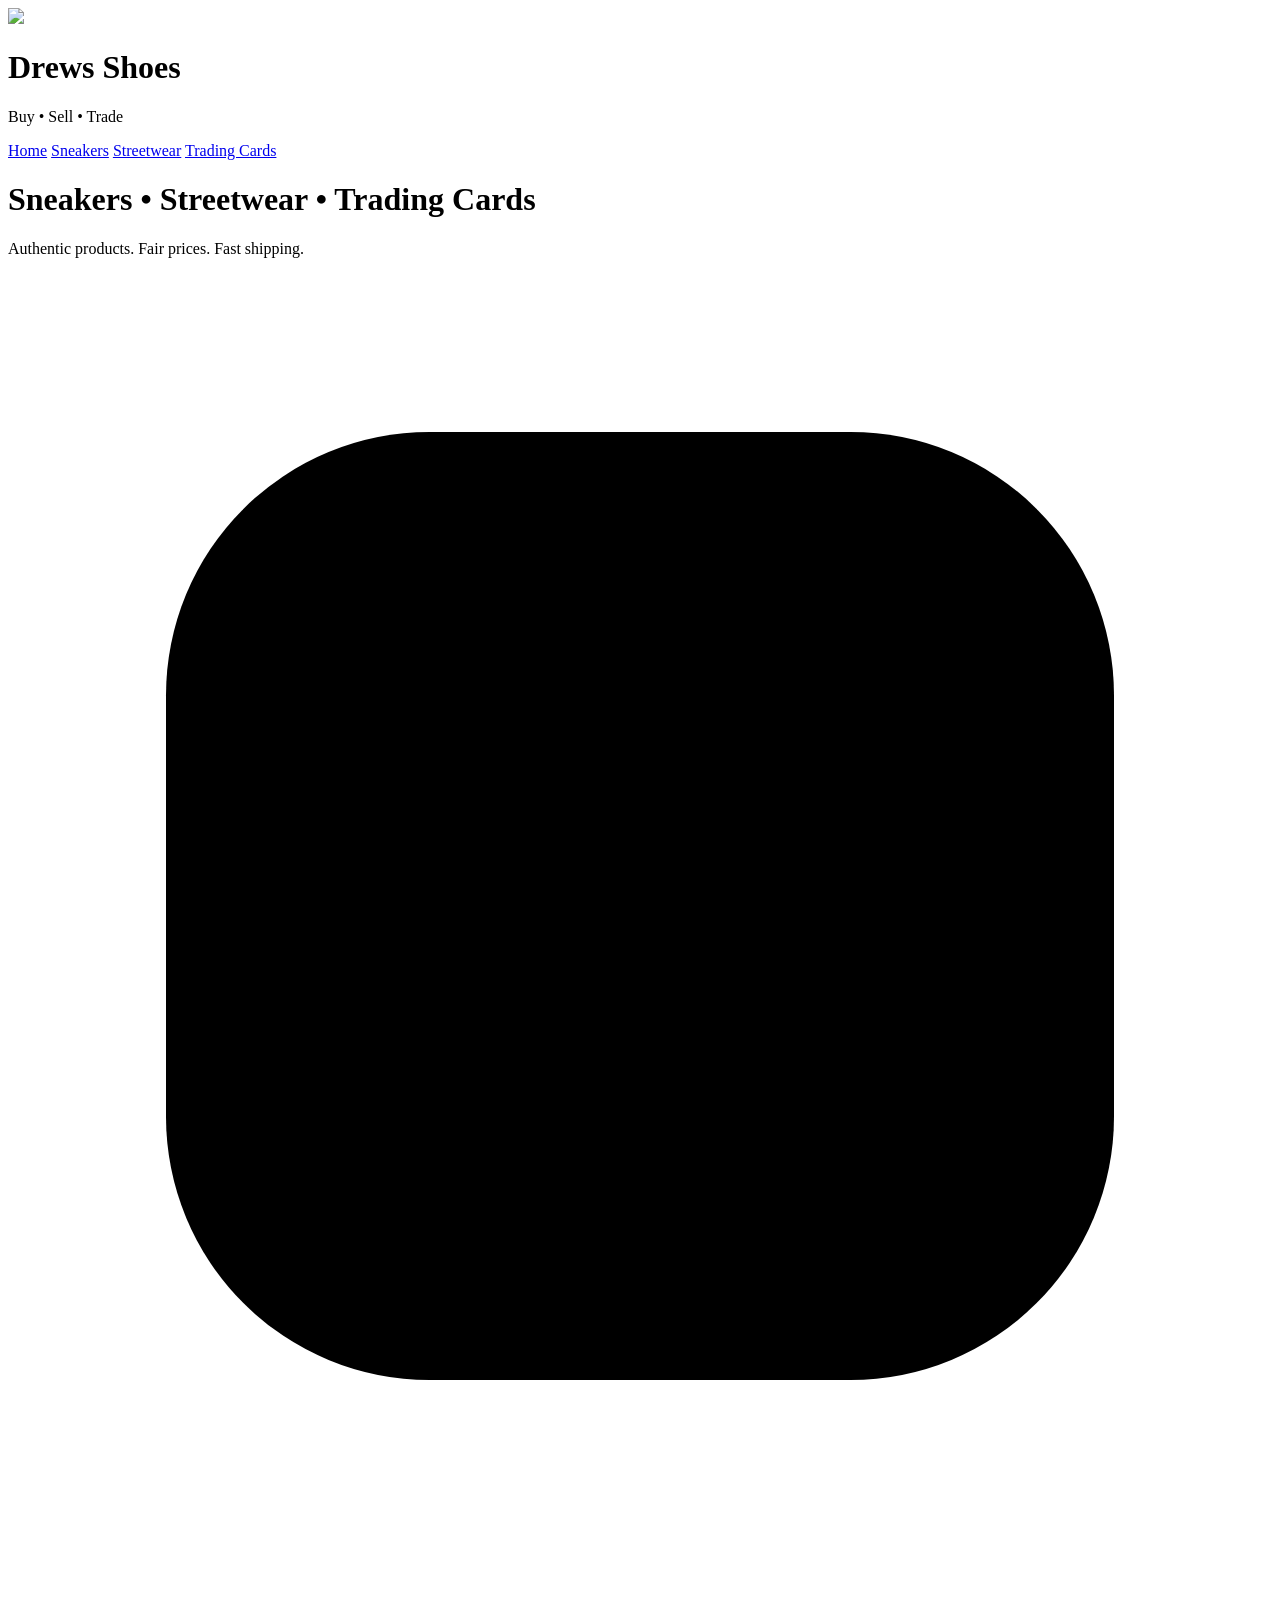
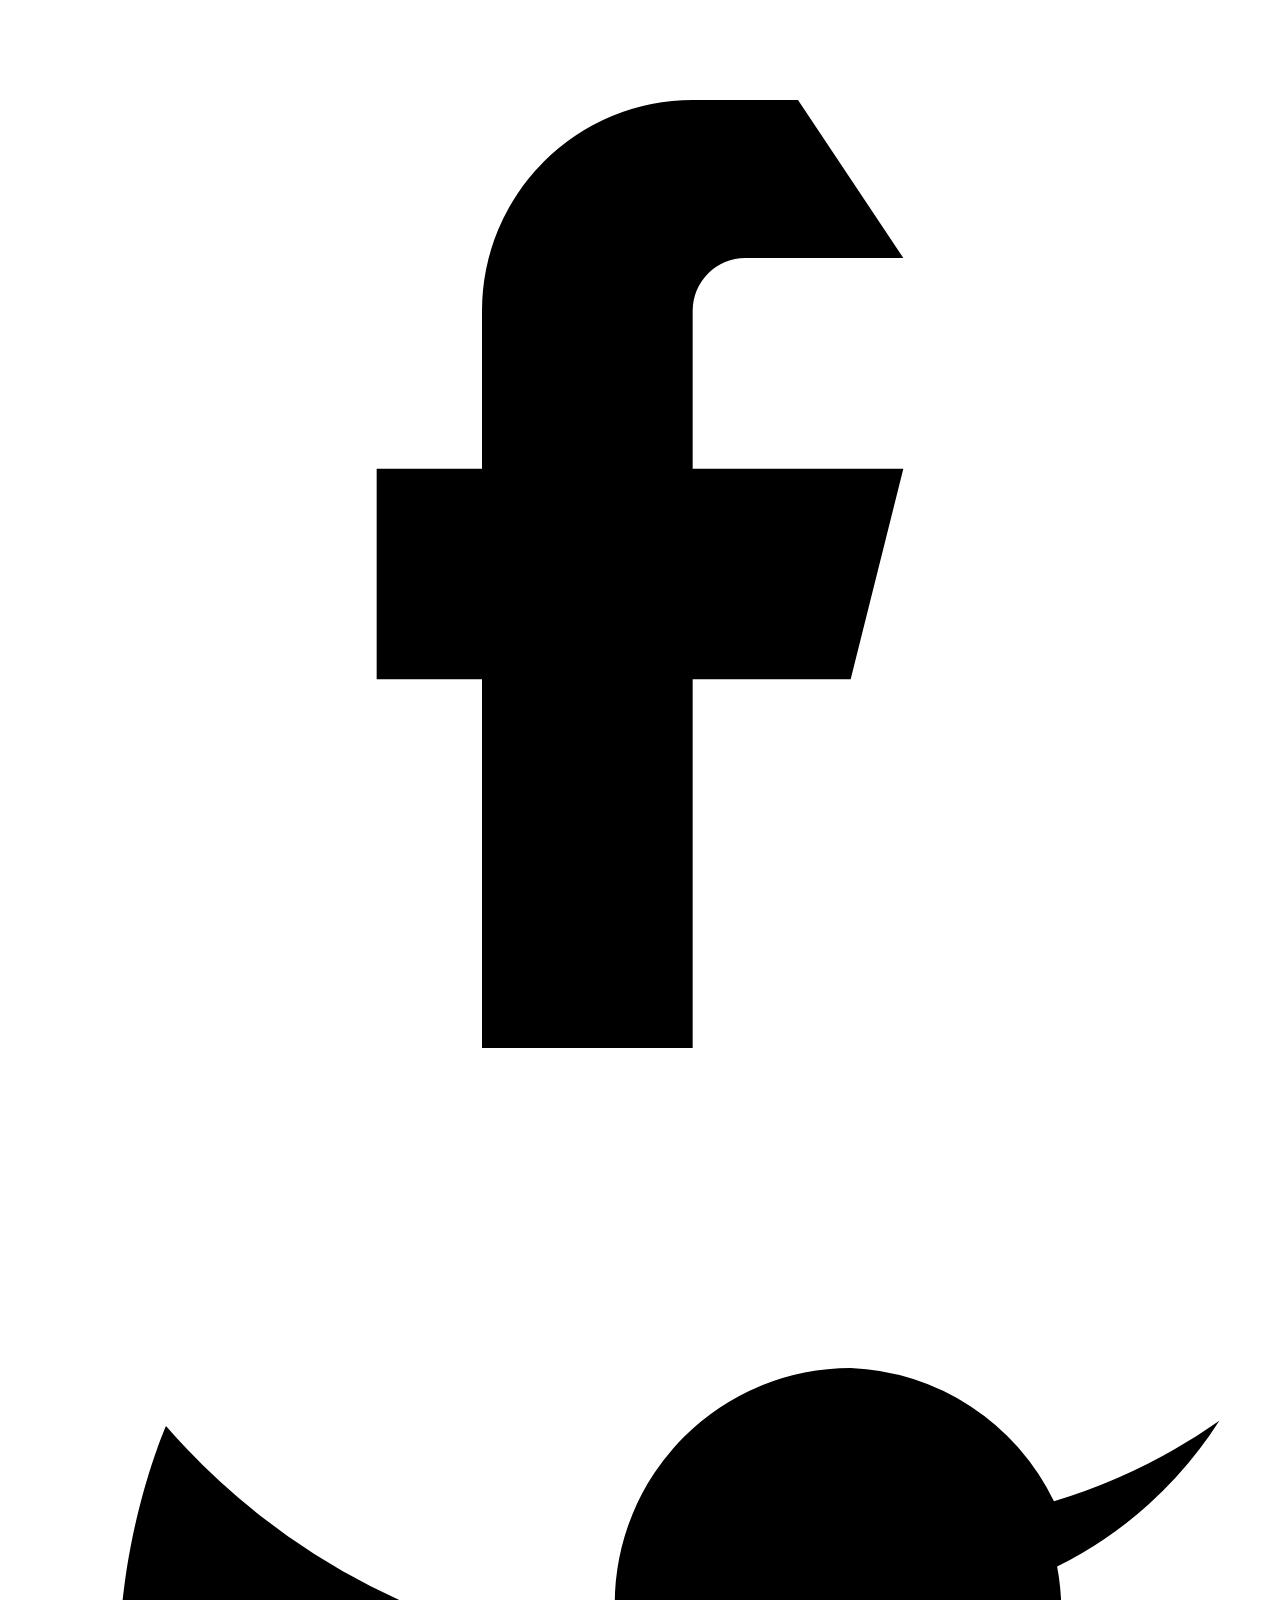
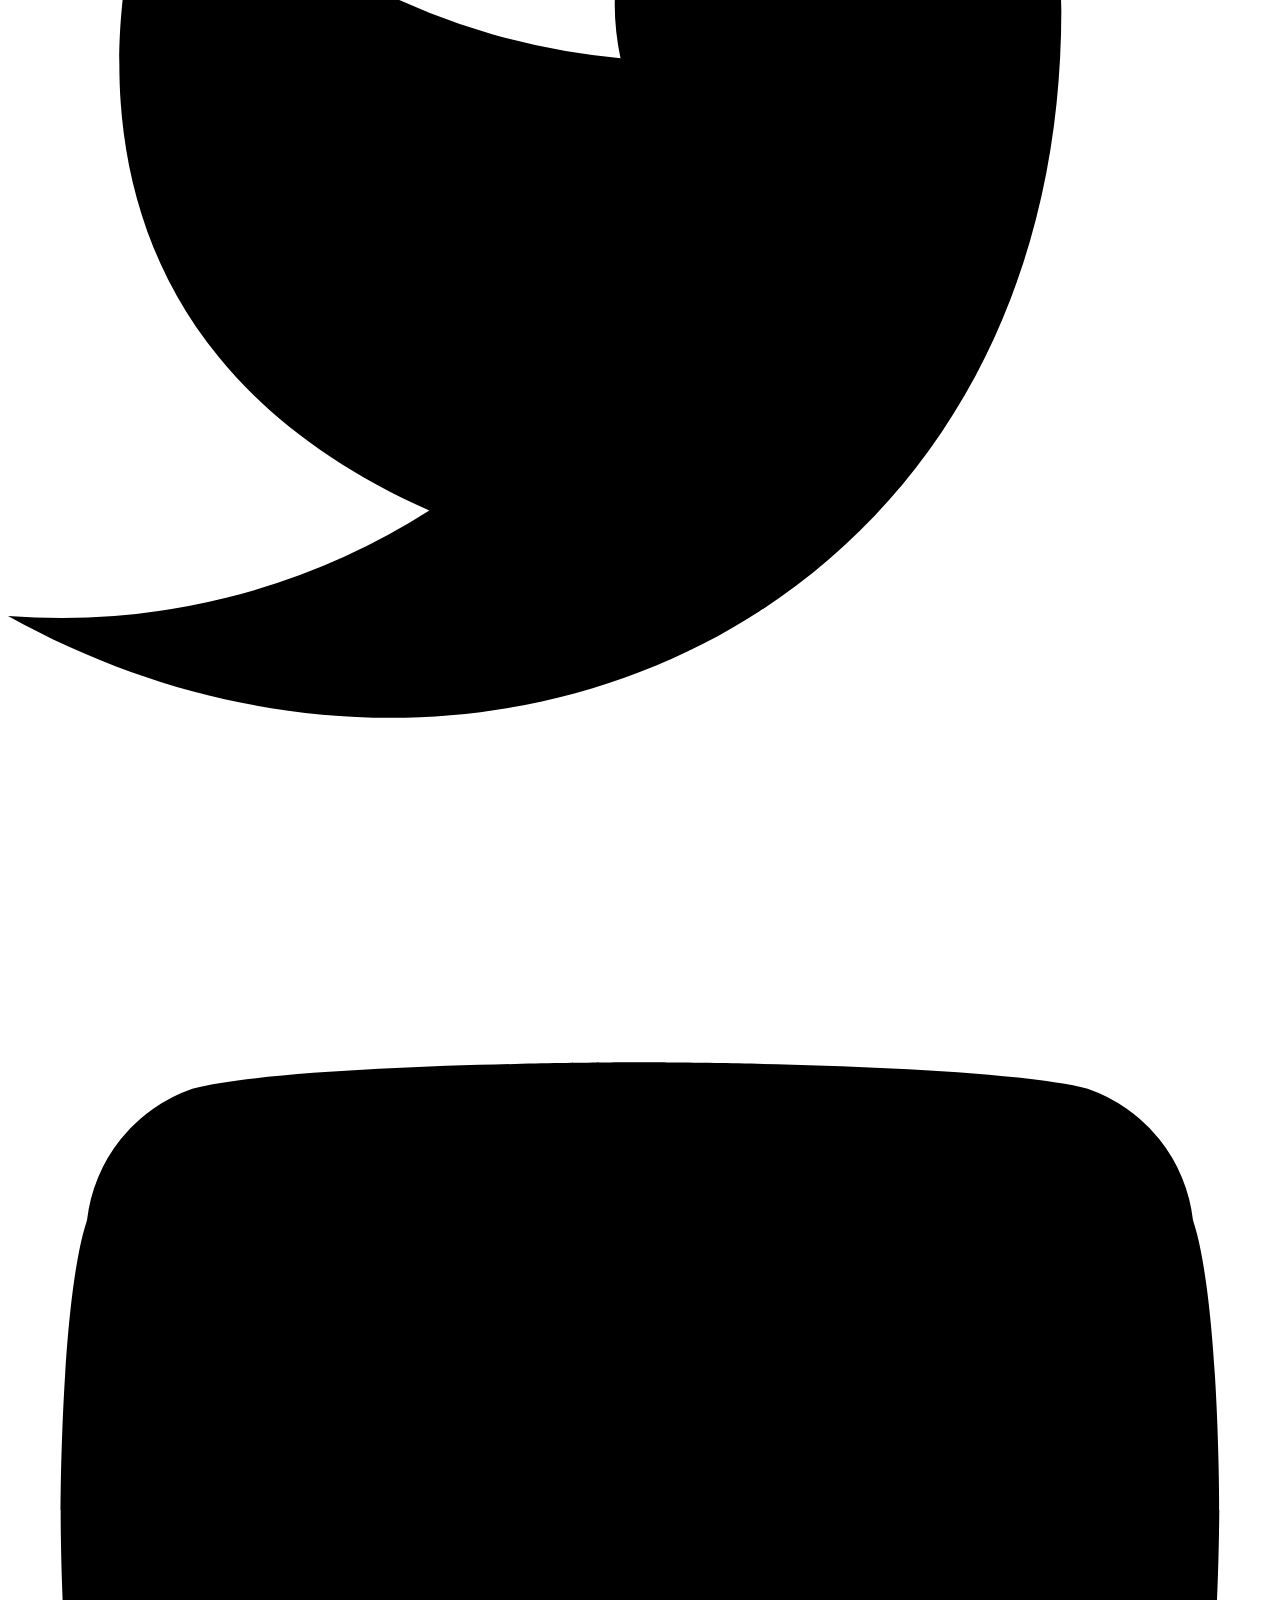
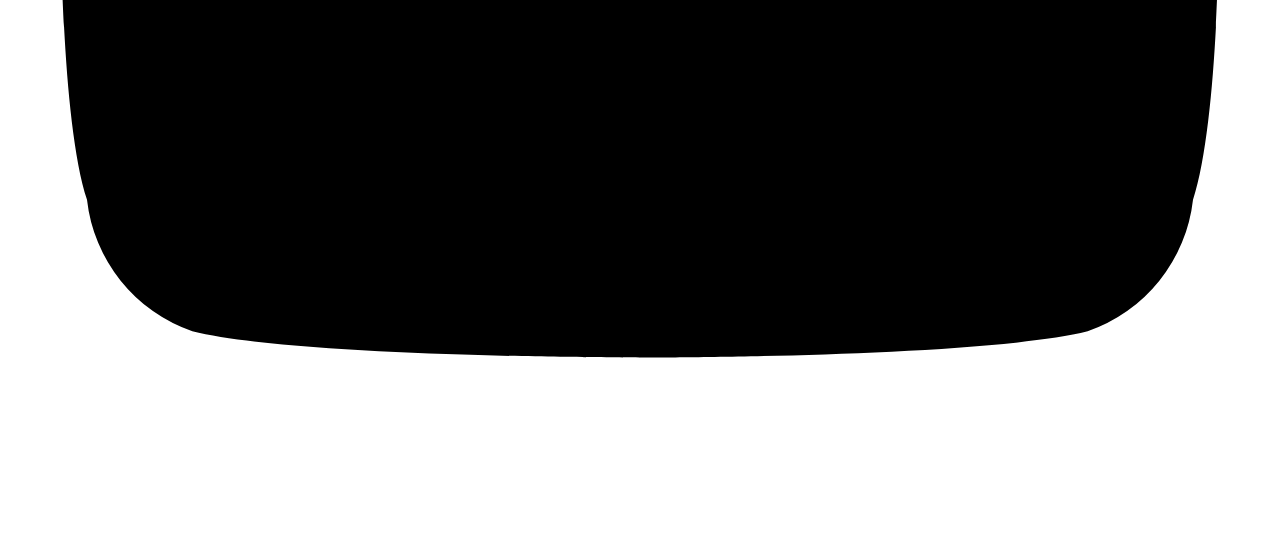
==== index.html @ 7ff59f1b "Add files via upload" ====
<!DOCTYPE html>
<html lang="en">
<head>
  <meta charset="UTF-8">
  <title>Drews Shoes</title>

  <link href="https://fonts.googleapis.com/css2?family=Manrope:wght@400;500;700;800&display=swap" rel="stylesheet">
  <link rel="stylesheet" href="css/style.css">
</head>

<body>

<header class="header">

  <div class="left">
    <img src="images/ss.png" class="logo">

    <div class="brand-text">
      <h1>Drews Shoes</h1>
      <p class="tagline">Buy • Sell • Trade</p>
    </div>
  </div>

  <nav class="nav">
    <a href="index.html" class="nav-btn">Home</a>
    <a href="sneakers.html" class="nav-btn">Sneakers</a>
    <a href="streetwear.html" class="nav-btn">Streetwear</a>
    <a href="cards.html" class="nav-btn">Trading Cards</a>
  </nav>

</header>

<!-- HERO -->
<div class="hero">

  <div class="hero-content">
    <h1>Sneakers • Streetwear • Trading Cards</h1>
    <p>Authentic products. Fair prices. Fast shipping.</p>

    <div class="hero-socials">

      <a href="https://www.instagram.com/drewsshoes_" target="_blank" class="social-btn">
        <svg viewBox="0 0 24 24">
          <rect x="3" y="3" width="18" height="18" rx="5"></rect>
          <circle cx="12" cy="12" r="4"></circle>
          <circle cx="17.5" cy="6.5" r="1.2"></circle>
        </svg>
      </a>

      <a href="https://facebook.com" target="_blank" class="social-btn">
        <svg viewBox="0 0 24 24">
          <path d="M15 3h-2a4 4 0 0 0-4 4v3H7v4h2v7h4v-7h3l1-4h-4V7a1 1 0 0 1 1-1h3z"></path>
        </svg>
      </a>

      <a href="https://twitter.com" target="_blank" class="social-btn">
        <svg viewBox="0 0 24 24">
          <path d="M23 4a10.9 10.9 0 0 1-3.14 1.53A4.48 4.48 0 0 0 16 3a4.48 4.48 0 0 0-4.48 4.48c0 .35.04.7.11 1.03A12.94 12.94 0 0 1 3 4.1s-4 9 5 13a13 13 0 0 1-8 2c9 5 20 0 20-11.5a4.5 4.5 0 0 0-.08-.83A7.72 7.72 0 0 0 23 4z"></path>
        </svg>
      </a>

      <a href="https://youtube.com" target="_blank" class="social-btn">
        <svg viewBox="0 0 24 24">
          <path d="M23 12s0-4-.5-5.5A3 3 0 0 0 20.5 4C18.5 3.5 12 3.5 12 3.5s-6.5 0-8.5.5A3 3 0 0 0 1.5 6.5C1 8 1 12 1 12s0 4 .5 5.5A3 3 0 0 0 3.5 20c2 .5 8.5.5 8.5.5s6.5 0 8.5-.5a3 3 0 0 0 2-2.5C23 16 23 12 23 12z"></path>
          <polygon points="10,9 16,12 10,15"></polygon>
        </svg>
      </a>

    </div>
  </div>

</div>

<!-- PRODUCTS -->
<div class="container">
  <div class="grid" id="shoeGrid"></div>
</div>

<script src="js/main.js"></script>

</body>
</html>
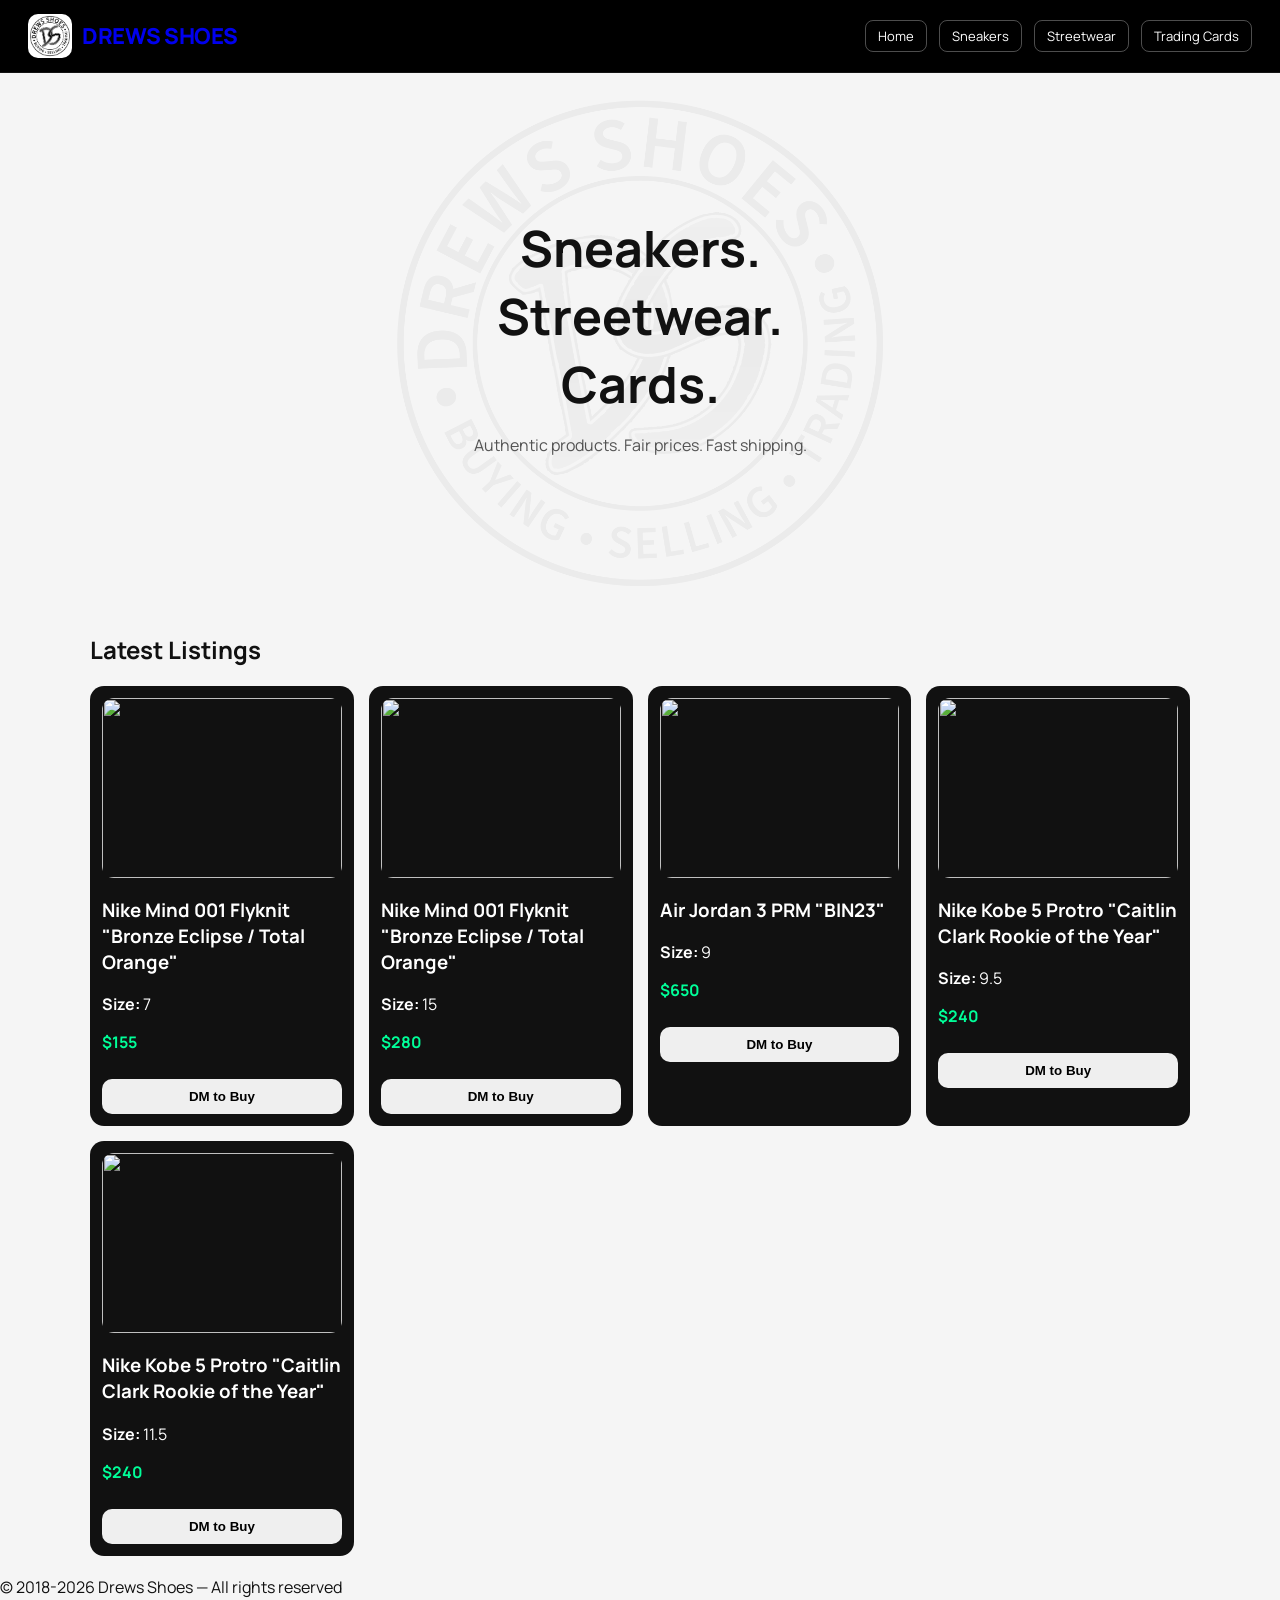
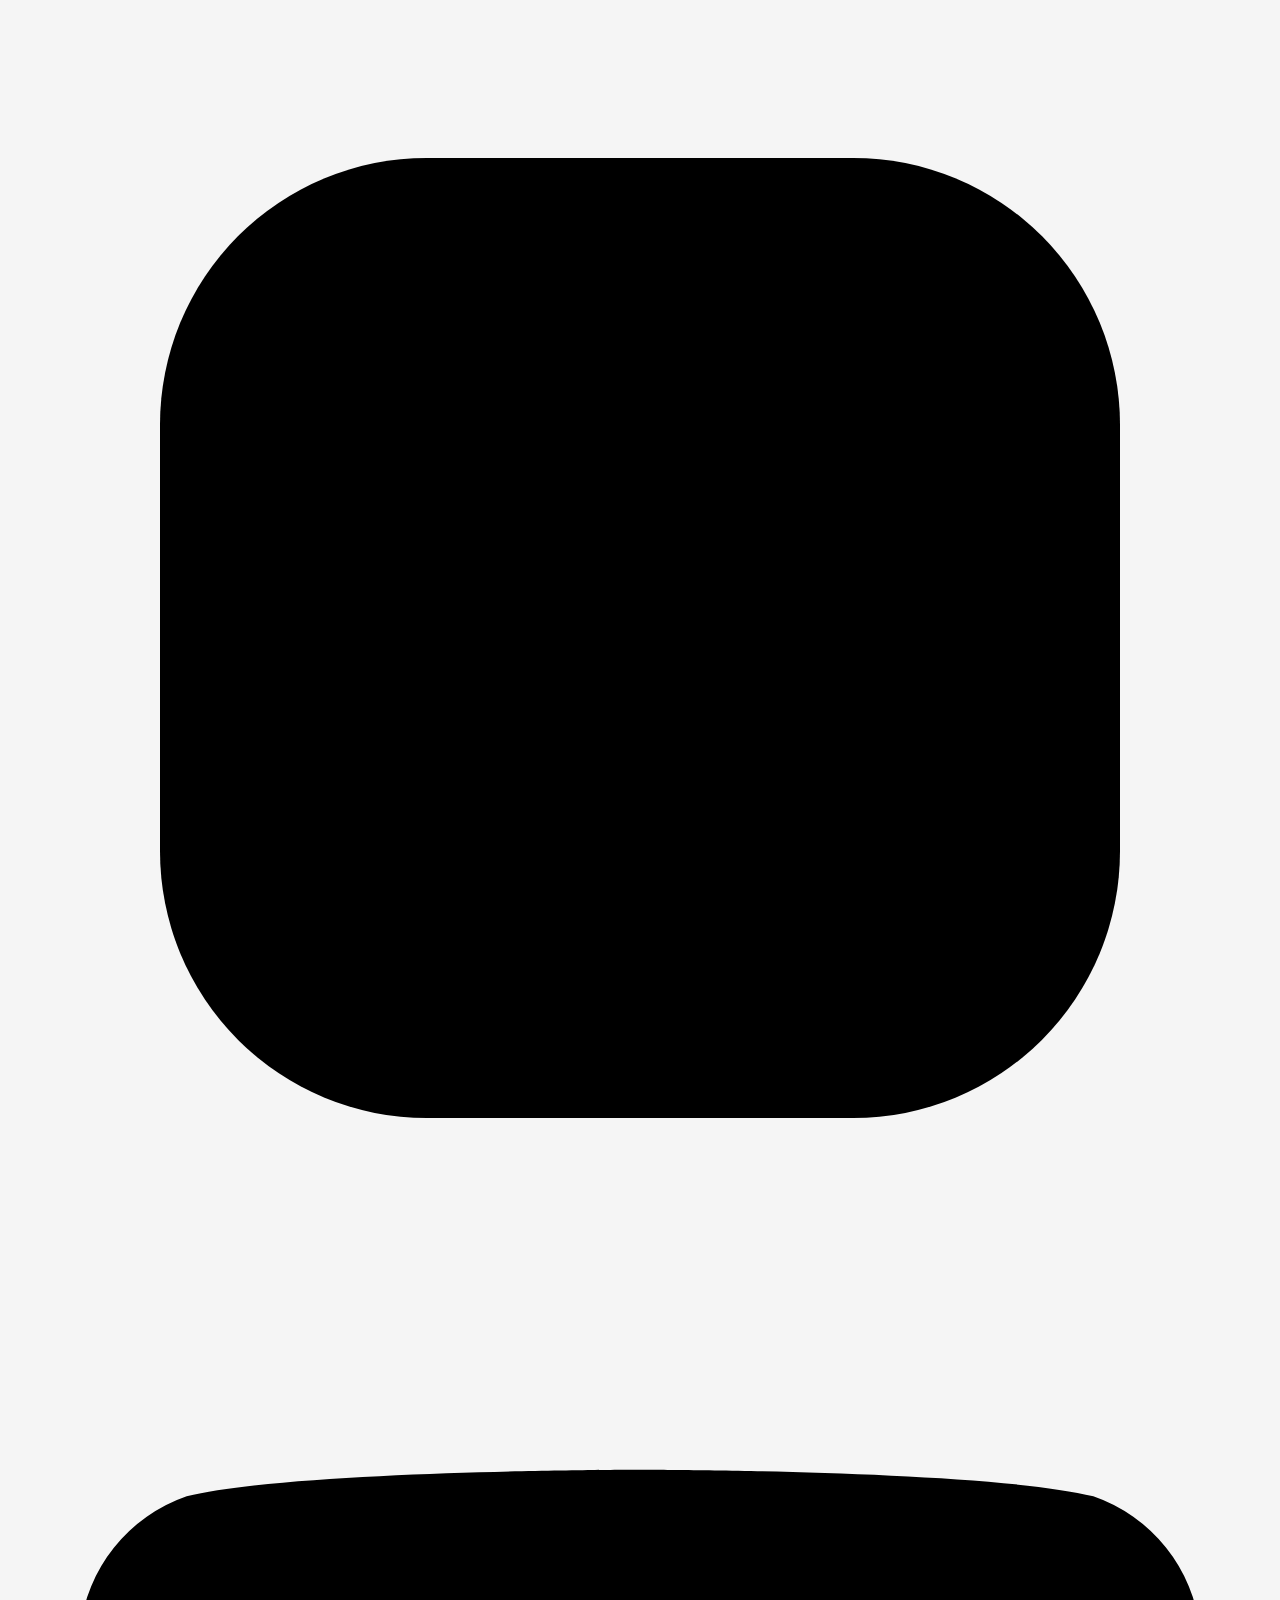
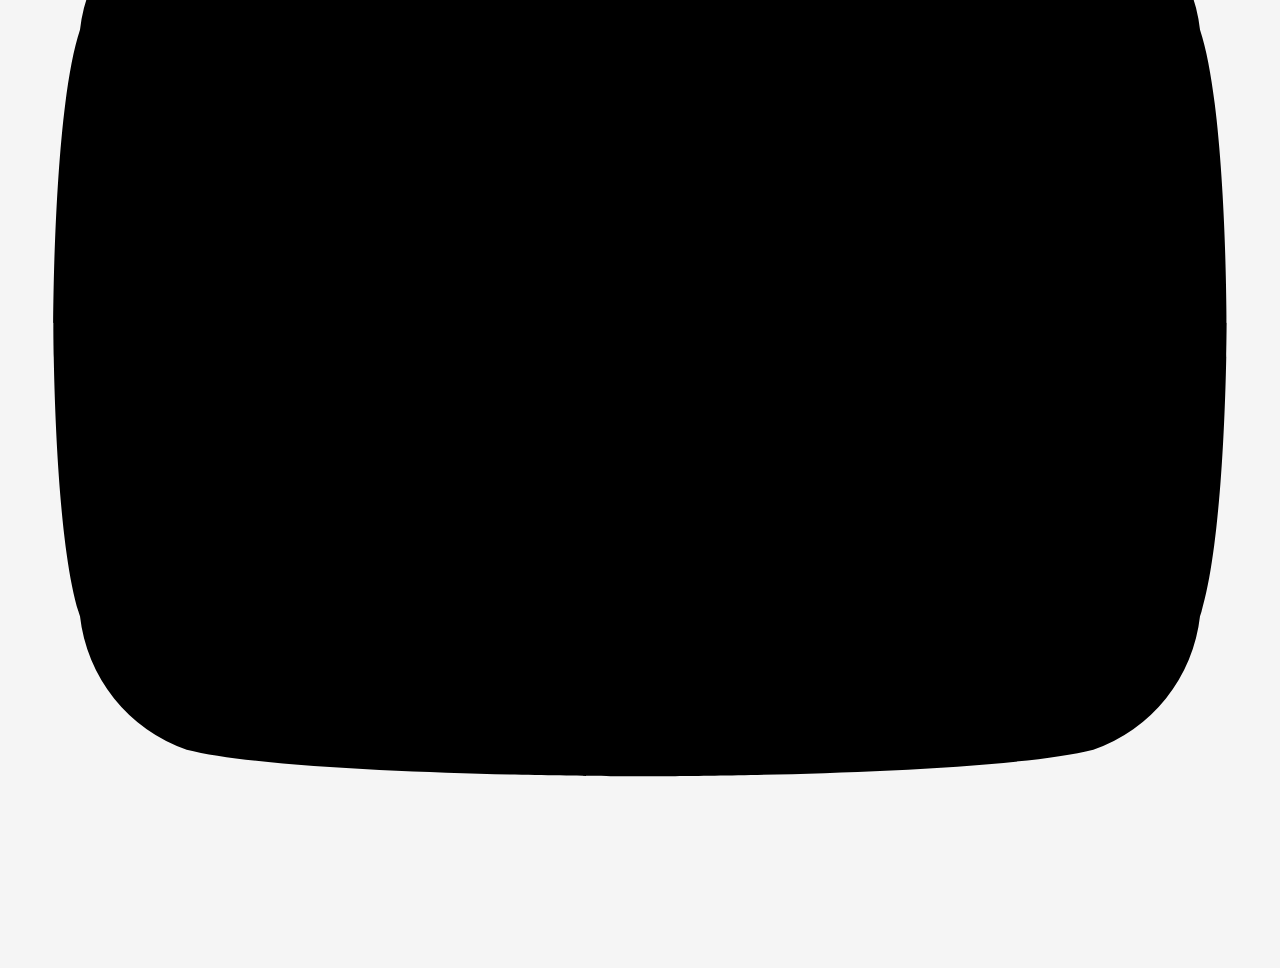
==== commit 8634a4ed: "Add files via upload" ====
--- a/index.html
+++ b/index.html
@@ -1,82 +1,63 @@
-<!DOCTYPE html>
-<html lang="en">
-<head>
-  <meta charset="UTF-8">
-  <title>Drews Shoes</title>
-
-  <link href="https://fonts.googleapis.com/css2?family=Manrope:wght@400;500;700;800&display=swap" rel="stylesheet">
-  <link rel="stylesheet" href="css/style.css">
-</head>
-
-<body>
-
-<header class="header">
-
-  <div class="left">
-    <img src="images/ss.png" class="logo">
-
-    <div class="brand-text">
-      <h1>Drews Shoes</h1>
-      <p class="tagline">Buy • Sell • Trade</p>
-    </div>
-  </div>
-
-  <nav class="nav">
-    <a href="index.html" class="nav-btn">Home</a>
-    <a href="sneakers.html" class="nav-btn">Sneakers</a>
-    <a href="streetwear.html" class="nav-btn">Streetwear</a>
-    <a href="cards.html" class="nav-btn">Trading Cards</a>
-  </nav>
-
-</header>
-
-<!-- HERO -->
-<div class="hero">
-
-  <div class="hero-content">
-    <h1>Sneakers • Streetwear • Trading Cards</h1>
-    <p>Authentic products. Fair prices. Fast shipping.</p>
-
-    <div class="hero-socials">
-
-      <a href="https://www.instagram.com/drewsshoes_" target="_blank" class="social-btn">
-        <svg viewBox="0 0 24 24">
-          <rect x="3" y="3" width="18" height="18" rx="5"></rect>
-          <circle cx="12" cy="12" r="4"></circle>
-          <circle cx="17.5" cy="6.5" r="1.2"></circle>
-        </svg>
-      </a>
-
-      <a href="https://facebook.com" target="_blank" class="social-btn">
-        <svg viewBox="0 0 24 24">
-          <path d="M15 3h-2a4 4 0 0 0-4 4v3H7v4h2v7h4v-7h3l1-4h-4V7a1 1 0 0 1 1-1h3z"></path>
-        </svg>
-      </a>
-
-      <a href="https://twitter.com" target="_blank" class="social-btn">
-        <svg viewBox="0 0 24 24">
-          <path d="M23 4a10.9 10.9 0 0 1-3.14 1.53A4.48 4.48 0 0 0 16 3a4.48 4.48 0 0 0-4.48 4.48c0 .35.04.7.11 1.03A12.94 12.94 0 0 1 3 4.1s-4 9 5 13a13 13 0 0 1-8 2c9 5 20 0 20-11.5a4.5 4.5 0 0 0-.08-.83A7.72 7.72 0 0 0 23 4z"></path>
-        </svg>
-      </a>
-
-      <a href="https://youtube.com" target="_blank" class="social-btn">
-        <svg viewBox="0 0 24 24">
-          <path d="M23 12s0-4-.5-5.5A3 3 0 0 0 20.5 4C18.5 3.5 12 3.5 12 3.5s-6.5 0-8.5.5A3 3 0 0 0 1.5 6.5C1 8 1 12 1 12s0 4 .5 5.5A3 3 0 0 0 3.5 20c2 .5 8.5.5 8.5.5s6.5 0 8.5-.5a3 3 0 0 0 2-2.5C23 16 23 12 23 12z"></path>
-          <polygon points="10,9 16,12 10,15"></polygon>
-        </svg>
-      </a>
-
-    </div>
-  </div>
-
-</div>
-
-<!-- PRODUCTS -->
-<div class="container">
-  <div class="grid" id="shoeGrid"></div>
-</div>
-
-<script src="js/main.js"></script>
-
-</body>
-</html>+<!DOCTYPE html>
+<html lang="en">
+<head>
+  <meta charset="UTF-8">
+  <meta name="viewport" content="width=device-width, initial-scale=1.0">
+  <title>Drews Shoes — Sneakers, Streetwear & Trading Cards</title>
+  <meta name="description" content="Authentic sneakers, streetwear, and trading cards. Fair prices, fast shipping.">
+  <meta property="og:title" content="Drews Shoes — Sneakers, Streetwear & Trading Cards">
+  <meta property="og:description" content="Authentic sneakers, streetwear, and trading cards. Fair prices, fast shipping.">
+  <meta property="og:type" content="website">
+  <meta name="twitter:card" content="summary">
+  <meta name="twitter:title" content="Drews Shoes — Sneakers, Streetwear & Trading Cards">
+  <meta name="twitter:description" content="Authentic sneakers, streetwear, and trading cards. Fair prices, fast shipping.">
+  <link href="https://fonts.googleapis.com/css2?family=Manrope:wght@400;500;600;700;800&display=swap" rel="stylesheet">
+  <link rel="stylesheet" href="css/style.css">
+</head>
+<body>
+
+<header class="header">
+  <a href="index.html" class="left" style="text-decoration:none;">
+    <img src="images/ss.png" class="logo" alt="Drews Shoes">
+    <div class="brand-text">
+      <h1>DREWS SHOES</h1>
+      <div class="rule"></div>
+    </div>
+  </a>
+  <nav class="nav">
+    <a href="index.html" class="nav-btn active">Home</a>
+    <a href="sneakers.html" class="nav-btn">Sneakers</a>
+    <a href="streetwear.html" class="nav-btn">Streetwear</a>
+    <a href="cards.html" class="nav-btn">Trading Cards</a>
+  </nav>
+</header>
+
+<section class="hero">
+  <div class="hero-content">
+    <h1>Sneakers.<br>Streetwear.<br>Cards.</h1>
+    <p class="hero-sub">Authentic products. Fair prices. Fast shipping.</p>
+  </div>
+</section>
+
+<div class="container-wrapper"><div class="container">
+  <div class="section-header">
+    <h2>Latest Listings</h2>
+    <span class="count" id="listingCount"></span>
+  </div>
+  <div class="grid" id="shoeGrid"></div>
+</div></div>
+
+<script src="js/main.js"></script>
+  <footer class="footer">
+    <div class="footer-left">© 2018-2026 <span>Drews Shoes</span> — All rights reserved</div>
+    <div class="footer-right">
+      <a href="https://www.instagram.com/drewsshoes_" target="_blank" class="footer-social" aria-label="Instagram">
+        <svg viewBox="0 0 24 24"><rect x="3" y="3" width="18" height="18" rx="5"/><circle cx="12" cy="12" r="4"/><circle cx="17.5" cy="6.5" r="1.2"/></svg>
+      </a>
+      <a href="https://www.youtube.com/@drewsshoes_" target="_blank" class="footer-social" aria-label="YouTube">
+        <svg viewBox="0 0 24 24"><path d="M23 12s0-4-.5-5.5A3 3 0 0 0 20.5 4C18.5 3.5 12 3.5 12 3.5s-6.5 0-8.5.5A3 3 0 0 0 1.5 6.5C1 8 1 12 1 12s0 4 .5 5.5A3 3 0 0 0 3.5 20c2 .5 8.5.5 8.5.5s6.5 0 8.5-.5a3 3 0 0 0 2-2.5C23 16 23 12 23 12z"/><polygon points="10,9 16,12 10,15"/></svg>
+      </a>
+    </div>
+  </footer>
+</body>
+</html>
--- a/css/style.css
+++ b/css/style.css
@@ -0,0 +1,278 @@
+/* =========================
+   GLOBAL
+========================= */
+
+body {
+  margin: 0;
+  font-family: 'Manrope', sans-serif;
+  background: #f5f5f5;
+  color: #111;
+}
+
+/* =========================
+   HEADER
+========================= */
+
+.header {
+  display: flex;
+  justify-content: space-between;
+  align-items: center;
+
+  padding: 14px 28px;
+
+  background: #000;
+  color: white;
+
+  border-bottom: 1px solid rgba(255,255,255,0.08);
+}
+
+.left {
+  display: flex;
+  align-items: center;
+  gap: 10px;
+}
+
+.logo {
+  width: 44px;
+  height: 44px;
+
+  object-fit: contain;
+  border-radius: 10px;
+}
+
+.brand-text {
+  display: flex;
+  flex-direction: column;
+  line-height: 1.1;
+}
+
+.brand-text h1 {
+  margin: 0;
+
+  font-size: 22px;
+  font-weight: 800;
+
+  letter-spacing: -0.5px;
+}
+
+.tagline {
+  margin-top: 2px;
+
+  font-size: 11px;
+  opacity: 0.65;
+
+  text-transform: uppercase;
+  letter-spacing: 1px;
+}
+
+/* NAV */
+
+.nav {
+  display: flex;
+  gap: 12px;
+}
+
+.nav-btn {
+  color: white;
+  text-decoration: none;
+  padding: 6px 12px;
+  border: 1px solid rgba(255,255,255,0.3);
+  border-radius: 8px;
+  font-size: 13px;
+  transition: 0.2s ease;
+}
+
+.nav-btn:hover {
+  background: white;
+  color: black;
+}
+
+/* =========================
+   HERO
+========================= */
+
+.hero {
+  height: 60vh;
+  display: flex;
+  align-items: center;
+  justify-content: center;
+  text-align: center;
+
+  position: relative;
+  overflow: hidden;
+
+  z-index: 1;
+}
+
+/* background logo layer (SAFE VERSION) */
+.hero::before {
+  content: "";
+  position: absolute;
+  inset: 0;
+
+  background-image: url("../images/ss.png");
+  background-repeat: no-repeat;
+  background-position: center;
+  background-size: 60vmin;
+
+  opacity: 0.04;
+
+  z-index: 0;
+
+  pointer-events: none; /* IMPORTANT: prevents blocking clicks */
+}
+
+/* background logo */
+
+.hero-content {
+  position: relative;
+  z-index: 1;
+
+  display: flex;
+  flex-direction: column;
+  align-items: center;
+  justify-content: center;
+}
+
+.hero-content h1 {
+  font-size: 50px;
+  margin: 0;
+}
+
+.hero-content p {
+  opacity: 0.7;
+}
+
+/* =========================
+   HERO SOCIAL ICONS
+========================= */
+
+.hero-socials {
+  margin-top: 18px;
+  display: flex;
+  gap: 12px;
+  justify-content: center;
+}
+
+.social-btn {
+  width: 42px;
+  height: 42px;
+
+  display: flex;
+  align-items: center;
+  justify-content: center;
+
+  border: 1px solid rgba(0,0,0,0.2);
+  border-radius: 10px;
+
+  background: rgba(255,255,255,0.6);
+  backdrop-filter: blur(6px);
+
+  transition: 0.2s ease;
+}
+
+.social-btn svg {
+  width: 18px;
+  height: 18px;
+
+  fill: none;
+  stroke: #111;   /* dark icons so they show on light background */
+  stroke-width: 1.8;
+  stroke-linecap: round;
+  stroke-linejoin: round;
+}
+
+.social-btn:hover {
+  background: #111;
+  transform: translateY(-2px);
+}
+
+.social-btn:hover svg {
+  stroke: white;
+}
+
+/* =========================
+   PAGE LAYOUT
+========================= */
+
+.container {
+  max-width: 1100px;
+  margin: 20px auto;
+  padding: 0 20px;
+}
+
+/* =========================
+   GRID
+========================= */
+
+.grid {
+  display: grid;
+  grid-template-columns: repeat(auto-fill, minmax(220px, 1fr));
+  gap: 15px;
+}
+
+/* =========================
+   CARDS
+========================= */
+.card {
+  background: #111;
+  color: white;
+  border-radius: 14px;
+  padding: 12px;
+  transition: 0.2s ease;
+}
+
+.card:hover {
+  transform: translateY(-5px);
+}
+
+.img-wrap {
+  position: relative;
+  width: 100%;
+  height: 180px;
+  border-radius: 12px;
+  overflow: hidden;
+  margin-bottom: 10px;
+}
+
+.img-wrap img {
+  width: 100%;
+  height: 100%;
+  object-fit: cover;
+}
+
+.badge {
+  position: absolute;
+  top: 10px;
+  left: 10px;
+  padding: 5px 10px;
+  font-size: 12px;
+  border-radius: 8px;
+  font-weight: bold;
+}
+
+.badge.sold {
+  background: red;
+  color: white;
+}
+
+.price {
+  color: #00ff99;
+  font-weight: bold;
+}
+
+.btn {
+  width: 100%;
+  padding: 10px;
+  margin-top: 10px;
+  border-radius: 10px;
+  border: none;
+  cursor: pointer;
+  font-weight: bold;
+}
+
+.btn.disabled {
+  background: #333;
+  color: #777;
+  cursor: not-allowed;
+}
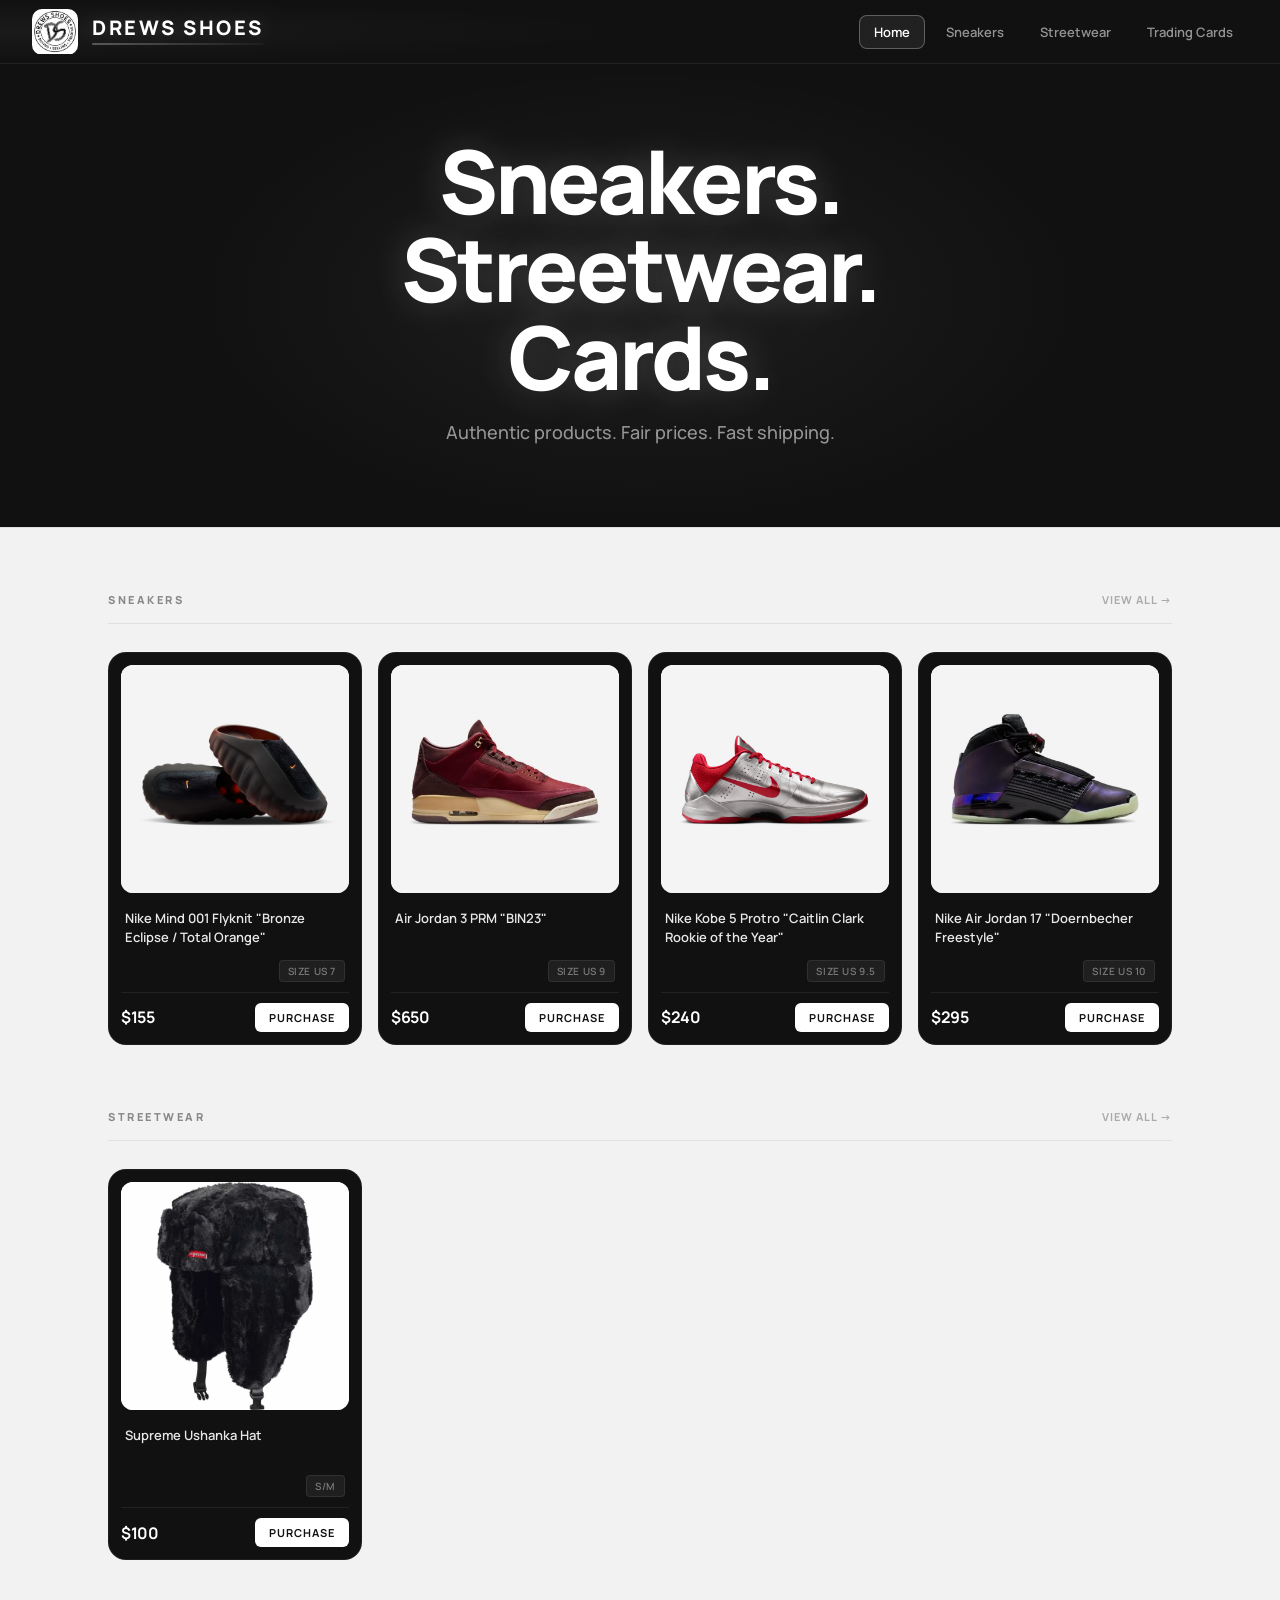
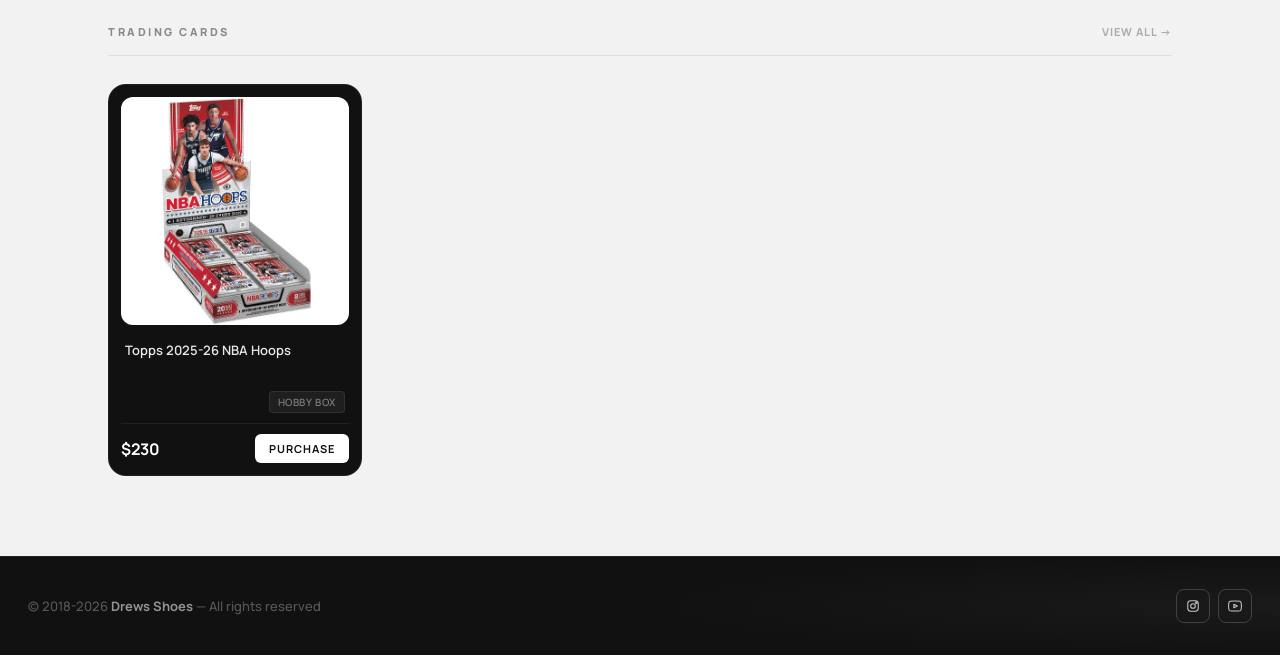
==== commit 3d07840d: "Add files via upload" ====
--- a/index.html
+++ b/index.html
@@ -39,13 +39,29 @@
   </div>
 </section>
 
-<div class="container-wrapper"><div class="container">
-  <div class="section-header">
-    <h2>Latest Listings</h2>
-    <span class="count" id="listingCount"></span>
+<div class="container-wrapper">
+  <div class="container">
+
+    <div class="section-header">
+      <h2>Sneakers</h2>
+      <a href="sneakers.html" class="view-all">View All →</a>
+    </div>
+    <div class="grid" id="shoeGrid"></div>
+
+    <div class="section-header section-gap">
+      <h2>Streetwear</h2>
+      <a href="streetwear.html" class="view-all">View All →</a>
+    </div>
+    <div class="grid" id="streetwearGridHome"></div>
+
+    <div class="section-header section-gap">
+      <h2>Trading Cards</h2>
+      <a href="cards.html" class="view-all">View All →</a>
+    </div>
+    <div class="grid" id="cardsGridHome"></div>
+
   </div>
-  <div class="grid" id="shoeGrid"></div>
-</div></div>
+</div>
 
 <script src="js/main.js"></script>
   <footer class="footer">
--- a/css/style.css
+++ b/css/style.css
@@ -1,278 +1,697 @@
-/* =========================
-   GLOBAL
-========================= */
-
-body {
-  margin: 0;
-  font-family: 'Manrope', sans-serif;
-  background: #f5f5f5;
-  color: #111;
-}
-
-/* =========================
-   HEADER
-========================= */
-
-.header {
-  display: flex;
-  justify-content: space-between;
-  align-items: center;
-
-  padding: 14px 28px;
-
-  background: #000;
-  color: white;
-
-  border-bottom: 1px solid rgba(255,255,255,0.08);
-}
-
-.left {
-  display: flex;
-  align-items: center;
-  gap: 10px;
-}
-
-.logo {
-  width: 44px;
-  height: 44px;
-
-  object-fit: contain;
-  border-radius: 10px;
-}
-
-.brand-text {
-  display: flex;
-  flex-direction: column;
-  line-height: 1.1;
-}
-
-.brand-text h1 {
-  margin: 0;
-
-  font-size: 22px;
-  font-weight: 800;
-
-  letter-spacing: -0.5px;
-}
-
-.tagline {
-  margin-top: 2px;
-
-  font-size: 11px;
-  opacity: 0.65;
-
-  text-transform: uppercase;
-  letter-spacing: 1px;
-}
-
-/* NAV */
-
-.nav {
-  display: flex;
-  gap: 12px;
-}
-
-.nav-btn {
-  color: white;
-  text-decoration: none;
-  padding: 6px 12px;
-  border: 1px solid rgba(255,255,255,0.3);
-  border-radius: 8px;
-  font-size: 13px;
-  transition: 0.2s ease;
-}
-
-.nav-btn:hover {
-  background: white;
-  color: black;
-}
-
-/* =========================
-   HERO
-========================= */
-
-.hero {
-  height: 60vh;
-  display: flex;
-  align-items: center;
-  justify-content: center;
-  text-align: center;
-
-  position: relative;
-  overflow: hidden;
-
-  z-index: 1;
-}
-
-/* background logo layer (SAFE VERSION) */
-.hero::before {
-  content: "";
-  position: absolute;
-  inset: 0;
-
-  background-image: url("../images/ss.png");
-  background-repeat: no-repeat;
-  background-position: center;
-  background-size: 60vmin;
-
-  opacity: 0.04;
-
-  z-index: 0;
-
-  pointer-events: none; /* IMPORTANT: prevents blocking clicks */
-}
-
-/* background logo */
-
-.hero-content {
-  position: relative;
-  z-index: 1;
-
-  display: flex;
-  flex-direction: column;
-  align-items: center;
-  justify-content: center;
-}
-
-.hero-content h1 {
-  font-size: 50px;
-  margin: 0;
-}
-
-.hero-content p {
-  opacity: 0.7;
-}
-
-/* =========================
-   HERO SOCIAL ICONS
-========================= */
-
-.hero-socials {
-  margin-top: 18px;
-  display: flex;
-  gap: 12px;
-  justify-content: center;
-}
-
-.social-btn {
-  width: 42px;
-  height: 42px;
-
-  display: flex;
-  align-items: center;
-  justify-content: center;
-
-  border: 1px solid rgba(0,0,0,0.2);
-  border-radius: 10px;
-
-  background: rgba(255,255,255,0.6);
-  backdrop-filter: blur(6px);
-
-  transition: 0.2s ease;
-}
-
-.social-btn svg {
-  width: 18px;
-  height: 18px;
-
-  fill: none;
-  stroke: #111;   /* dark icons so they show on light background */
-  stroke-width: 1.8;
-  stroke-linecap: round;
-  stroke-linejoin: round;
-}
-
-.social-btn:hover {
-  background: #111;
-  transform: translateY(-2px);
-}
-
-.social-btn:hover svg {
-  stroke: white;
-}
-
-/* =========================
-   PAGE LAYOUT
-========================= */
-
-.container {
-  max-width: 1100px;
-  margin: 20px auto;
-  padding: 0 20px;
-}
-
-/* =========================
-   GRID
-========================= */
-
-.grid {
-  display: grid;
-  grid-template-columns: repeat(auto-fill, minmax(220px, 1fr));
-  gap: 15px;
-}
-
-/* =========================
-   CARDS
-========================= */
-.card {
-  background: #111;
-  color: white;
-  border-radius: 14px;
-  padding: 12px;
-  transition: 0.2s ease;
-}
-
-.card:hover {
-  transform: translateY(-5px);
-}
-
-.img-wrap {
-  position: relative;
-  width: 100%;
-  height: 180px;
-  border-radius: 12px;
-  overflow: hidden;
-  margin-bottom: 10px;
-}
-
-.img-wrap img {
-  width: 100%;
-  height: 100%;
-  object-fit: cover;
-}
-
-.badge {
-  position: absolute;
-  top: 10px;
-  left: 10px;
-  padding: 5px 10px;
-  font-size: 12px;
-  border-radius: 8px;
-  font-weight: bold;
-}
-
-.badge.sold {
-  background: red;
-  color: white;
-}
-
-.price {
-  color: #00ff99;
-  font-weight: bold;
-}
-
-.btn {
-  width: 100%;
-  padding: 10px;
-  margin-top: 10px;
-  border-radius: 10px;
-  border: none;
-  cursor: pointer;
-  font-weight: bold;
-}
-
-.btn.disabled {
-  background: #333;
-  color: #777;
-  cursor: not-allowed;
-}+/* =========================
+   TOKENS
+========================= */
+:root {
+  --bg:         #f2f2f2;
+  --surface:    #ffffff;
+  --card-bg:    #111111;
+  --border:     #e0e0e0;
+  --border-dark: rgba(255,255,255,0.1);
+  --text:       #111111;
+  --muted:      #888888;
+  --white:      #ffffff;
+  --accent:     #2563eb;   /* clean blue for buttons/CTAs only */
+  --red:        #dc2626;
+  --radius-sm:  8px;
+  --radius-md:  12px;
+  --radius-lg:  18px;
+}
+
+*, *::before, *::after { box-sizing: border-box; margin: 0; padding: 0; }
+html { scroll-behavior: smooth; }
+
+body {
+  font-family: 'Manrope', sans-serif;
+  background: var(--bg);
+  color: var(--text);
+  -webkit-font-smoothing: antialiased;
+  -moz-osx-font-smoothing: grayscale;
+  text-rendering: optimizeLegibility;
+  min-height: 100vh;
+  display: flex;
+  flex-direction: column;
+}
+
+.container-wrapper {
+  flex: 1;
+}
+
+/* =========================
+   HEADER
+========================= */
+.header {
+  position: sticky; top: 0; z-index: 100;
+  display: flex; justify-content: space-between; align-items: center;
+  padding: 0 32px; height: 64px;
+  background: #111;
+  border-bottom: 1px solid rgba(255,255,255,0.07);
+  overflow: hidden;
+}
+
+.header::before {
+  content: "";
+  position: absolute;
+  width: 50%;
+  height: 100%;
+  top: 0; left: 0;
+  background: radial-gradient(ellipse at left center, rgba(255,255,255,0.04) 0%, transparent 70%);
+  pointer-events: none;
+}
+
+.left { display: flex; align-items: center; gap: 14px; text-decoration: none; cursor: pointer; }
+
+.logo {
+  width: 46px; height: 46px;
+  object-fit: contain;
+  border-radius: 10px;
+}
+
+.brand-text { display: flex; flex-direction: column; line-height: 1; }
+.brand-text h1 {
+  font-size: 20px;
+  font-weight: 800;
+  letter-spacing: 2.5px;
+  text-transform: uppercase;
+  color: #fff;
+  line-height: 1;
+  text-shadow: 0 0 22px rgba(255,255,255,0.22), 0 0 50px rgba(255,255,255,0.07);
+}
+.brand-text .rule {
+  width: 100%;
+  height: 1.5px;
+  background: linear-gradient(to right, rgba(255,255,255,0.28), rgba(255,255,255,0.03));
+  border-radius: 2px;
+  margin-top: 5px;
+}
+.tagline { display: none; }
+
+.nav { display: flex; align-items: center; gap: 6px; }
+
+.nav-btn {
+  color: rgba(255,255,255,0.55);
+  text-decoration: none;
+  padding: 7px 14px;
+  border-radius: var(--radius-sm);
+  font-size: 13px; font-weight: 600;
+  border: 1px solid transparent;
+  transition: color 0.15s, background 0.15s, border-color 0.15s;
+}
+.nav-btn:hover { color: #fff; border-color: rgba(255,255,255,0.18); }
+.nav-btn.active { color: #fff; border-color: rgba(255,255,255,0.28); background: rgba(255,255,255,0.07); }
+
+/* =========================
+   HERO
+========================= */
+.hero {
+  position: relative; overflow: hidden;
+  display: flex; align-items: center; justify-content: center;
+  text-align: center;
+  min-height: 48vh;
+  padding: 72px 24px 80px;
+  background: #111;
+}
+
+.hero::after {
+  content: "";
+  position: absolute;
+  width: 70%;
+  height: 100%;
+  top: 0; left: 50%;
+  transform: translateX(-50%);
+  background: radial-gradient(ellipse at center, rgba(255,255,255,0.055) 0%, transparent 70%);
+  pointer-events: none;
+  z-index: 0;
+}
+
+/* Subtle logo watermark */
+.hero::before {
+  display: none;
+}
+
+.hero-content {
+  position: relative; z-index: 1;
+  display: flex; flex-direction: column;
+  align-items: center; gap: 18px;
+  max-width: 560px;
+}
+
+.hero-content h1 {
+  font-size: clamp(48px, 8vw, 88px);
+  font-weight: 800;
+  letter-spacing: -3px;
+  line-height: 1.0;
+  color: #fff;
+  text-shadow: 0 0 40px rgba(255,255,255,0.18), 0 0 80px rgba(255,255,255,0.08);
+}
+
+.hero-sub {
+  font-size: 18px;
+  color: rgba(255,255,255,0.55);
+  line-height: 1.6;
+  max-width: 400px;
+  font-weight: 500;
+}
+
+.hero-socials {
+  position: absolute;
+  bottom: 28px;
+  right: 32px;
+  display: flex;
+  gap: 10px;
+}
+
+.social-btn {
+  width: 40px; height: 40px;
+  display: flex; align-items: center; justify-content: center;
+  border: 1px solid rgba(255,255,255,0.15);
+  border-radius: var(--radius-sm);
+  background: rgba(255,255,255,0.05);
+  transition: background 0.15s, border-color 0.15s;
+}
+.social-btn svg {
+  width: 16px; height: 16px;
+  fill: none; stroke: rgba(255,255,255,0.5);
+  stroke-width: 1.8; stroke-linecap: round; stroke-linejoin: round;
+  transition: stroke 0.15s;
+}
+.social-btn:hover { background: rgba(255,255,255,0.1); border-color: rgba(255,255,255,0.3); }
+.social-btn:hover svg { stroke: #fff; }
+
+/* =========================
+   CONTAINER
+========================= */
+.container {
+  max-width: 1120px;
+  margin: 0 auto;
+  padding: 64px 28px 80px;
+}
+
+/* Thin accent line between hero and content */
+.container-wrapper {
+  border-top: 1px solid var(--border);
+  flex: 1;
+}
+
+.section-header {
+  display: flex; align-items: center; justify-content: space-between;
+  margin-bottom: 28px;
+  padding-bottom: 16px;
+  border-bottom: 1px solid #e0e0e0;
+}
+.section-header h2 {
+  font-size: 11px; font-weight: 800; letter-spacing: 2.5px;
+  color: #888; text-transform: uppercase;
+}
+.section-header .count {
+  font-size: 13px; color: var(--muted); font-weight: 500;
+}
+.view-all {
+  font-size: 11px; font-weight: 700; color: #aaa;
+  text-decoration: none; letter-spacing: 1px;
+  text-transform: uppercase;
+  transition: color 0.15s;
+}
+.view-all:hover { color: #111; }
+
+.section-gap { margin-top: 64px; }
+
+/* =========================
+   GRID
+========================= */
+.grid {
+  display: grid;
+  grid-template-columns: repeat(auto-fill, minmax(230px, 1fr));
+  gap: 16px;
+}
+
+/* =========================
+   CARDS
+========================= */
+.card {
+  background: var(--card-bg);
+  border-radius: var(--radius-lg);
+  padding: 12px;
+  border: 1px solid rgba(255,255,255,0.06);
+  transition: transform 0.18s ease, border-color 0.18s ease, box-shadow 0.18s ease;
+  display: flex;
+  flex-direction: column;
+}
+
+.card:hover {
+  transform: translateY(-6px);
+  border-color: rgba(255,255,255,0.18);
+  box-shadow: 0 10px 30px rgba(0,0,0,0.35);
+}
+
+.img-wrap {
+  position: relative; width: 100%; aspect-ratio: 1 / 1;
+  border-radius: var(--radius-md); overflow: hidden;
+  background: #fff; margin-bottom: 12px;
+}
+.img-wrap img {
+  width: 100%;
+  height: 100%;
+  object-fit: contain;
+  object-position: center;
+  transition: transform 0.25s ease;
+}
+
+.card:hover .img-wrap img {
+  transform: scale(1.06);
+}
+.badge {
+  position: absolute; top: 10px; left: 10px;
+  padding: 4px 9px; font-size: 11px; font-weight: 700;
+  border-radius: 6px; text-transform: uppercase; letter-spacing: 0.4px;
+}
+.badge.sold { background: var(--red); color: #fff; }
+.badge.available { display: none; }
+
+.card-body {
+  display: flex;
+  flex-direction: column;
+  flex: 1;
+  padding: 4px 4px 0;
+}
+
+.card-name {
+  font-size: 13px; font-weight: 600; line-height: 1.5; color: rgba(255,255,255,0.9);
+  margin-bottom: 6px;
+  display: -webkit-box; -webkit-line-clamp: 2; -webkit-box-orient: vertical; overflow: hidden;
+  min-height: 2.9em;
+}
+.card-meta-row {
+  display: flex;
+  justify-content: flex-end;
+  margin-top: auto;
+  padding-top: 6px;
+  padding-bottom: 10px;
+}
+.card-meta {
+  display: inline-block;
+  font-size: 10px;
+  font-weight: 600;
+  color: rgba(255,255,255,0.4);
+  background: rgba(255,255,255,0.06);
+  border: 1px solid rgba(255,255,255,0.08);
+  border-radius: 4px;
+  padding: 3px 8px;
+  letter-spacing: 0.6px;
+  text-transform: uppercase;
+}
+
+.card-footer {
+  display: flex; align-items: center; justify-content: space-between;
+  margin-top: auto; padding-top: 10px;
+  border-top: 1px solid rgba(255,255,255,0.07);
+}
+
+.price {
+  font-size: 16px; font-weight: 700; color: #fff; letter-spacing: -0.3px;
+}
+
+/* =========================
+   BUTTONS
+========================= */
+.btn {
+  padding: 7px 14px;
+  border-radius: 6px;
+  border: none; cursor: pointer;
+  font-weight: 700; font-size: 11px;
+  font-family: 'Manrope', sans-serif;
+  text-transform: uppercase; letter-spacing: 1px;
+  transition: opacity 0.15s, transform 0.1s;
+  -webkit-font-smoothing: antialiased;
+}
+.btn.available {
+  background: #fff;
+  color: #111;
+  text-decoration: none;
+  display: inline-flex;
+  align-items: center;
+  justify-content: center;
+}
+.btn.available:hover { background: #e8e8e8; transform: scale(1.02); }
+.btn.disabled {
+  background: rgba(255,255,255,0.07);
+  color: rgba(255,255,255,0.25);
+  cursor: not-allowed;
+}
+
+/* =========================
+   PAGE TITLE (sub-pages)
+========================= */
+.page-title {
+  padding-bottom: 28px;
+  border-bottom: 1px solid var(--border);
+  margin-bottom: 36px;
+}
+.page-title h1 {
+  font-size: clamp(28px, 4vw, 40px);
+  font-weight: 800; letter-spacing: -1px;
+}
+.page-title p { font-size: 14px; color: var(--muted); margin-top: 6px; }
+
+/* =========================
+   COMING SOON
+========================= */
+.coming-soon {
+  display: flex; flex-direction: column;
+  align-items: center; justify-content: center;
+  min-height: 40vh; text-align: center; gap: 12px;
+}
+.coming-soon .icon { font-size: 44px; margin-bottom: 4px; }
+.coming-soon h2 { font-size: 24px; font-weight: 800; letter-spacing: -0.4px; }
+.coming-soon p { color: var(--muted); font-size: 14px; }
+
+/* =========================
+   RESPONSIVE
+========================= */
+@media (max-width: 640px) {
+  .header { padding: 0 16px; }
+  .nav-btn { padding: 6px 10px; font-size: 12px; }
+  .container { padding: 36px 16px 60px; }
+  .hero { min-height: 40vh; padding: 52px 16px 60px; }
+  .grid { grid-template-columns: repeat(2, 1fr); gap: 12px; }
+}
+@media (max-width: 380px) {
+  .grid { grid-template-columns: 1fr; }
+}
+
+/* =========================
+   FOOTER
+========================= */
+.footer {
+  background: #111;
+  border-top: 1px solid rgba(255,255,255,0.07);
+  padding: 32px 28px;
+  display: flex;
+  align-items: center;
+  justify-content: space-between;
+  position: relative;
+  overflow: hidden;
+}
+
+.footer::before {
+  content: "";
+  position: absolute;
+  width: 50%;
+  height: 100%;
+  top: 0; right: 0;
+  background: radial-gradient(ellipse at right center, rgba(255,255,255,0.04) 0%, transparent 70%);
+  pointer-events: none;
+}
+
+.footer-left {
+  font-size: 13px;
+  color: rgba(255,255,255,0.3);
+  font-weight: 500;
+}
+
+.footer-left span {
+  color: rgba(255,255,255,0.55);
+  font-weight: 700;
+}
+
+.footer-right {
+  display: flex;
+  gap: 8px;
+}
+
+.footer-social {
+  width: 34px; height: 34px;
+  display: flex; align-items: center; justify-content: center;
+  border: 1px solid rgba(255,255,255,0.18);
+  border-radius: var(--radius-sm);
+  background: transparent;
+  transition: background 0.15s, border-color 0.15s, box-shadow 0.15s;
+}
+
+.footer-social svg {
+  width: 14px; height: 14px;
+  fill: none; stroke: rgba(255,255,255,0.75);
+  stroke-width: 1.8; stroke-linecap: round; stroke-linejoin: round;
+  transition: stroke 0.15s, filter 0.15s;
+}
+
+.footer-social:hover {
+  background: rgba(255,255,255,0.07);
+  border-color: rgba(255,255,255,0.35);
+  box-shadow: 0 0 12px rgba(255,255,255,0.1);
+}
+.footer-social:hover svg {
+  stroke: #fff;
+  filter: drop-shadow(0 0 4px rgba(255,255,255,0.5));
+}
+
+@media (max-width: 640px) {
+  .footer { flex-direction: column; gap: 16px; text-align: center; }
+}
+
+
+/* =========================
+   PURCHASE MODAL
+========================= */
+.modal-overlay {
+  position: fixed;
+  inset: 0;
+  background: rgba(0,0,0,0.75);
+  z-index: 1000;
+  display: flex;
+  align-items: center;
+  justify-content: center;
+  opacity: 0;
+  pointer-events: none;
+  transition: opacity 0.2s ease;
+}
+
+.modal-overlay.active {
+  opacity: 1;
+  pointer-events: all;
+}
+
+.modal {
+  background: #1a1a1a;
+  border: 1px solid rgba(255,255,255,0.12);
+  border-radius: 18px;
+  padding: 32px 28px;
+  width: 90%;
+  max-width: 360px;
+  text-align: center;
+  transform: translateY(12px);
+  transition: transform 0.2s ease;
+}
+
+.modal-overlay.active .modal {
+  transform: translateY(0);
+}
+
+.modal-title {
+  font-size: 13px;
+  font-weight: 600;
+  color: rgba(255,255,255,0.55);
+  margin-bottom: 6px;
+  text-transform: uppercase;
+  letter-spacing: 0.5px;
+}
+
+.modal-product {
+  font-size: 15px;
+  font-weight: 700;
+  color: #fff;
+  margin-bottom: 6px;
+  line-height: 1.4;
+}
+
+.modal-meta {
+  font-size: 12px;
+  color: rgba(255,255,255,0.4);
+  margin-bottom: 24px;
+}
+
+.modal-prompt {
+  font-size: 13px;
+  color: rgba(255,255,255,0.5);
+  margin-bottom: 20px;
+  line-height: 1.5;
+}
+
+.modal-buttons {
+  display: flex;
+  flex-direction: column;
+  gap: 10px;
+}
+
+.modal-btn {
+  display: flex;
+  align-items: center;
+  justify-content: center;
+  gap: 10px;
+  padding: 13px 20px;
+  border-radius: 10px;
+  font-family: 'Manrope', sans-serif;
+  font-size: 13px;
+  font-weight: 700;
+  text-decoration: none;
+  cursor: pointer;
+  border: none;
+  transition: opacity 0.15s, transform 0.1s;
+  letter-spacing: 0.3px;
+}
+
+.modal-btn:hover { opacity: 0.88; transform: scale(1.02); }
+
+.modal-btn-ig {
+  background: #fff;
+  color: #111;
+}
+
+.modal-btn-email {
+  background: rgba(255,255,255,0.08);
+  color: #fff;
+  border: 1px solid rgba(255,255,255,0.15);
+}
+
+.modal-btn svg {
+  width: 16px; height: 16px;
+  fill: none; stroke: currentColor;
+  stroke-width: 1.8; stroke-linecap: round; stroke-linejoin: round;
+  flex-shrink: 0;
+}
+
+.modal-close {
+  margin-top: 16px;
+  font-size: 12px;
+  color: rgba(255,255,255,0.3);
+  cursor: pointer;
+  background: none;
+  border: none;
+  font-family: 'Manrope', sans-serif;
+  transition: color 0.15s;
+}
+.modal-close:hover { color: rgba(255,255,255,0.6); }
+
+
+/* =========================
+   LIGHTBOX
+========================= */
+.lightbox-overlay {
+  position: fixed;
+  inset: 0;
+  background: rgba(0,0,0,0.92);
+  z-index: 2000;
+  display: flex;
+  align-items: center;
+  justify-content: center;
+  opacity: 0;
+  pointer-events: none;
+  transition: opacity 0.2s ease;
+}
+
+.lightbox-overlay.active {
+  opacity: 1;
+  pointer-events: all;
+}
+
+.lightbox-inner {
+  position: relative;
+  display: flex;
+  flex-direction: column;
+  align-items: center;
+  gap: 16px;
+  max-width: 86vw;
+  max-height: 90vh;
+}
+
+.lightbox-img-wrap {
+  position: relative;
+  display: flex;
+  align-items: center;
+  justify-content: center;
+}
+
+.lightbox-img {
+  width: min(500px, 80vw);
+  height: min(500px, 80vw);
+  border-radius: 14px;
+  object-fit: contain;
+  object-position: center;
+  background: #fff;
+  display: block;
+}
+
+.lightbox-arrow {
+  position: absolute;
+  top: 50%;
+  transform: translateY(-50%);
+  width: 40px; height: 40px;
+  background: rgba(255,255,255,0.1);
+  border: 1px solid rgba(255,255,255,0.18);
+  border-radius: 50%;
+  display: flex; align-items: center; justify-content: center;
+  cursor: pointer;
+  transition: background 0.15s;
+  color: #fff;
+  font-size: 18px;
+  user-select: none;
+}
+.lightbox-arrow:hover { background: rgba(255,255,255,0.2); }
+.lightbox-arrow.prev { left: -56px; }
+.lightbox-arrow.next { right: -56px; }
+.lightbox-arrow.hidden { display: none; }
+
+.lightbox-info {
+  text-align: center;
+}
+
+.lightbox-name {
+  font-size: 15px;
+  font-weight: 700;
+  color: #fff;
+  margin-bottom: 4px;
+}
+
+.lightbox-meta {
+  font-size: 12px;
+  color: rgba(255,255,255,0.4);
+}
+
+.lightbox-dots {
+  display: flex;
+  gap: 6px;
+  justify-content: center;
+}
+
+.lightbox-dot {
+  width: 6px; height: 6px;
+  border-radius: 50%;
+  background: rgba(255,255,255,0.25);
+  cursor: pointer;
+  transition: background 0.15s;
+}
+.lightbox-dot.active { background: #fff; }
+
+.lightbox-close {
+  position: fixed;
+  top: 20px; right: 24px;
+  width: 38px; height: 38px;
+  background: rgba(255,255,255,0.1);
+  border: 1px solid rgba(255,255,255,0.18);
+  border-radius: 50%;
+  display: flex; align-items: center; justify-content: center;
+  cursor: pointer;
+  color: #fff;
+  font-size: 20px;
+  line-height: 1;
+  transition: background 0.15s;
+  z-index: 2001;
+}
+.lightbox-close:hover { background: rgba(255,255,255,0.2); }
+
+.card .img-wrap { cursor: pointer; }
+
+@media (max-width: 640px) {
+  .lightbox-arrow.prev { left: -44px; }
+  .lightbox-arrow.next { right: -44px; }
+  .lightbox-img { max-width: 92vw; }
+}
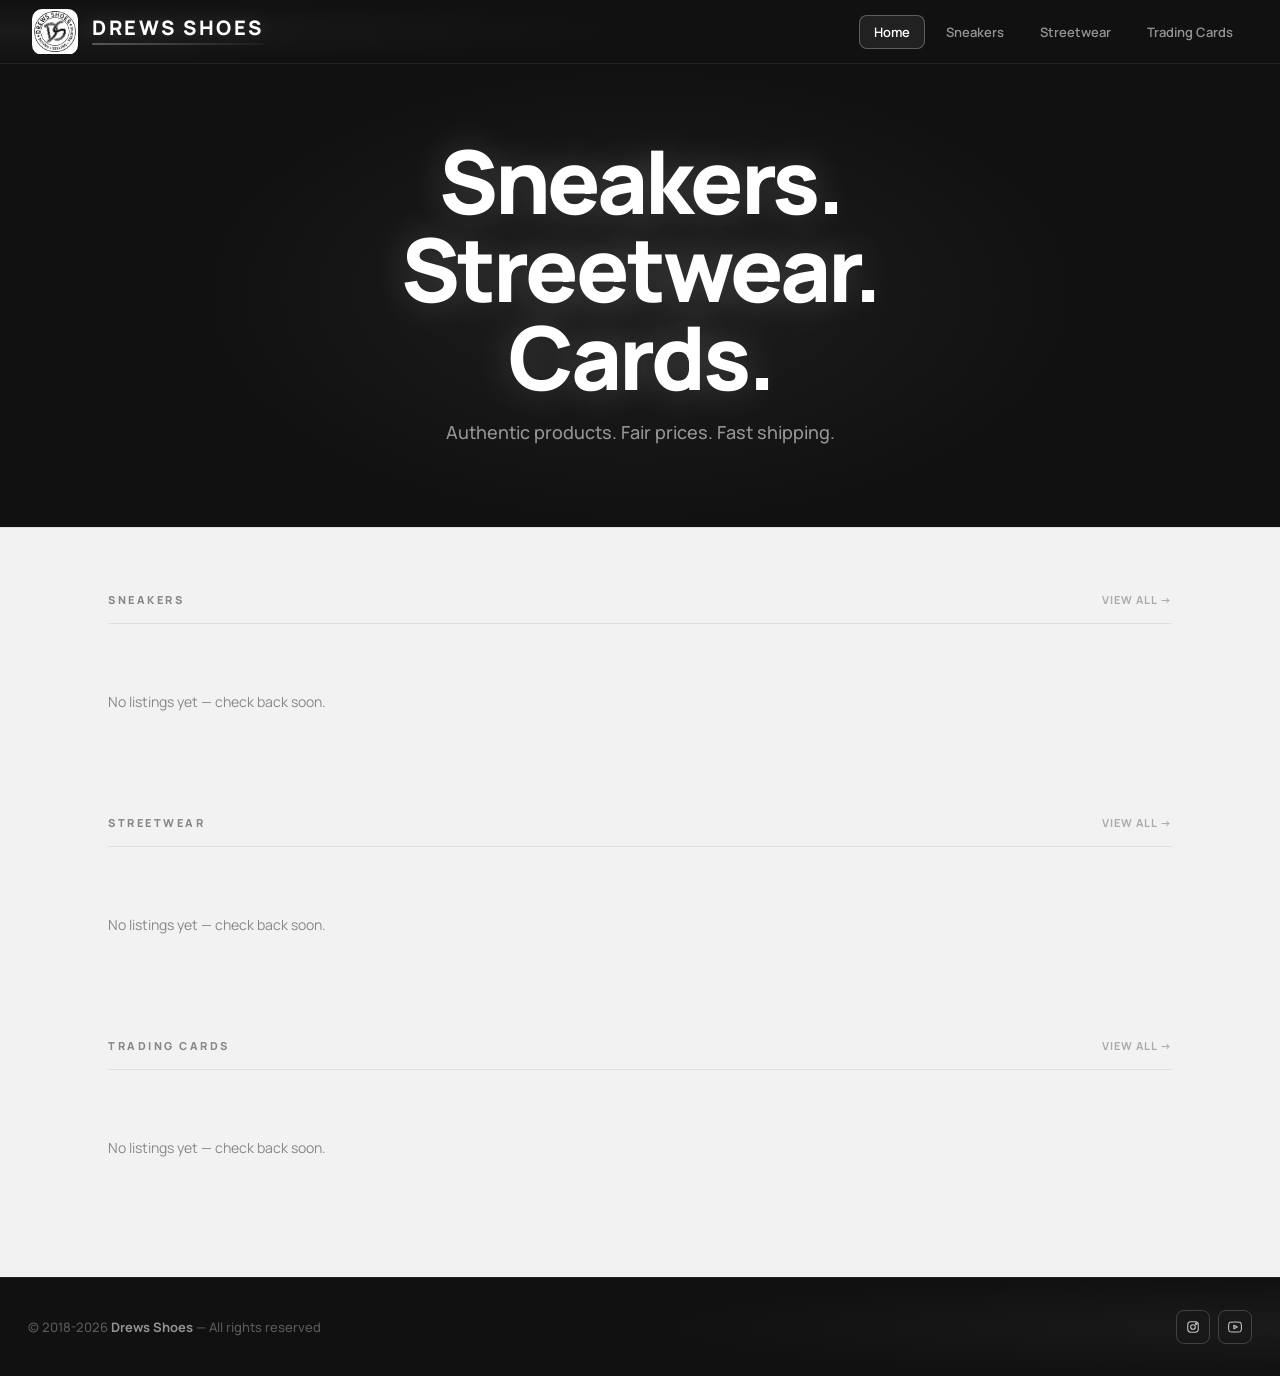
==== commit 1098a7b8: "Add files via upload" ====
--- a/index.html
+++ b/index.html
@@ -67,10 +67,10 @@
   <footer class="footer">
     <div class="footer-left">© 2018-2026 <span>Drews Shoes</span> — All rights reserved</div>
     <div class="footer-right">
-      <a href="https://www.instagram.com/drewsshoes_" target="_blank" class="footer-social" aria-label="Instagram">
+      <a href="https://www.instagram.com/drewsshoes_" target="_blank" class="footer-social" data-social="ig" aria-label="Instagram">
         <svg viewBox="0 0 24 24"><rect x="3" y="3" width="18" height="18" rx="5"/><circle cx="12" cy="12" r="4"/><circle cx="17.5" cy="6.5" r="1.2"/></svg>
       </a>
-      <a href="https://www.youtube.com/@drewsshoes_" target="_blank" class="footer-social" aria-label="YouTube">
+      <a href="https://www.youtube.com/@drewsshoes_" target="_blank" class="footer-social" data-social="yt" aria-label="YouTube">
         <svg viewBox="0 0 24 24"><path d="M23 12s0-4-.5-5.5A3 3 0 0 0 20.5 4C18.5 3.5 12 3.5 12 3.5s-6.5 0-8.5.5A3 3 0 0 0 1.5 6.5C1 8 1 12 1 12s0 4 .5 5.5A3 3 0 0 0 3.5 20c2 .5 8.5.5 8.5.5s6.5 0 8.5-.5a3 3 0 0 0 2-2.5C23 16 23 12 23 12z"/><polygon points="10,9 16,12 10,15"/></svg>
       </a>
     </div>
--- a/css/style.css
+++ b/css/style.css
@@ -367,15 +367,65 @@
 /* =========================
    RESPONSIVE
 ========================= */
-@media (max-width: 640px) {
-  .header { padding: 0 16px; }
-  .nav-btn { padding: 6px 10px; font-size: 12px; }
-  .container { padding: 36px 16px 60px; }
-  .hero { min-height: 40vh; padding: 52px 16px 60px; }
-  .grid { grid-template-columns: repeat(2, 1fr); gap: 12px; }
-}
+@media (max-width: 768px) {
+  /* Header — stack logo and nav vertically */
+  .header {
+    height: auto;
+    flex-direction: column;
+    align-items: flex-start;
+    padding: 12px 16px;
+    gap: 10px;
+  }
+  .left { gap: 10px; }
+  .nav { width: 100%; gap: 4px; flex-wrap: wrap; }
+  .nav-btn { padding: 6px 10px; font-size: 11px; flex: 1; text-align: center; }
+
+  /* Hero */
+  .hero { min-height: 44vh; padding: 44px 16px 52px; }
+  .hero-content h1 { letter-spacing: -2px; }
+  .hero-socials { bottom: 16px; right: 16px; }
+
+  /* Container */
+  .container { padding: 32px 16px 56px; }
+
+  /* Grid — 2 columns */
+  .grid { grid-template-columns: repeat(2, 1fr); gap: 10px; }
+
+  /* Section headers */
+  .section-header { margin-bottom: 20px; }
+  .section-gap { margin-top: 48px; }
+
+  /* Modal */
+  .modal { padding: 24px 20px; }
+  .modal-btn { font-size: 13px; padding: 12px 16px; }
+
+  /* Lightbox */
+  .lightbox-img {
+    width: min(380px, 88vw);
+    height: min(380px, 88vw);
+  }
+  .lightbox-arrow.prev { left: -36px; }
+  .lightbox-arrow.next { right: -36px; }
+  .lightbox-close { top: 12px; right: 12px; }
+}
+
+@media (max-width: 480px) {
+  /* Brand name smaller on very small screens */
+  .brand-text h1 { font-size: 17px; letter-spacing: 2px; }
+
+  /* Hero text */
+  .hero-content h1 { letter-spacing: -1.5px; }
+  .hero-sub { font-size: 15px; }
+
+  /* Cards slightly smaller text */
+  .card-name { font-size: 12px; }
+  .price { font-size: 14px; }
+  .btn { font-size: 10px; padding: 6px 10px; }
+}
+
 @media (max-width: 380px) {
   .grid { grid-template-columns: 1fr; }
+  .nav-btn { font-size: 10px; padding: 5px 8px; }
 }
 
 /* =========================
@@ -504,16 +554,45 @@
 }
 
 .modal-meta {
-  font-size: 12px;
-  color: rgba(255,255,255,0.4);
+  font-size: 14px;
+  font-weight: 700;
+  color: rgba(255,255,255,0.65);
   margin-bottom: 24px;
+  letter-spacing: -0.2px;
 }
 
 .modal-prompt {
-  font-size: 13px;
-  color: rgba(255,255,255,0.5);
-  margin-bottom: 20px;
+  font-size: 11px;
+  color: rgba(255,255,255,0.35);
+  margin-bottom: 10px;
   line-height: 1.5;
+  text-transform: uppercase;
+  letter-spacing: 0.8px;
+  font-weight: 600;
+}
+
+.modal-divider {
+  display: flex;
+  align-items: center;
+  gap: 10px;
+  margin: 16px 0 14px;
+}
+
+.modal-divider span {
+  font-size: 11px;
+  color: rgba(255,255,255,0.3);
+  font-weight: 600;
+  text-transform: uppercase;
+  letter-spacing: 0.8px;
+  white-space: nowrap;
+}
+
+.modal-divider::before,
+.modal-divider::after {
+  content: "";
+  flex: 1;
+  height: 1px;
+  background: rgba(255,255,255,0.1);
 }
 
 .modal-buttons {
@@ -545,6 +624,43 @@
   background: #fff;
   color: #111;
 }
+
+.modal-btn-stripe {
+  background: #635bff;
+  color: #fff;
+}
+.modal-btn-stripe:hover { opacity: 0.88; }
+
+.modal-socials {
+  display: flex;
+  gap: 10px;
+  justify-content: center;
+}
+
+.modal-social-btn {
+  display: flex;
+  flex-direction: column;
+  align-items: center;
+  gap: 6px;
+  padding: 12px 20px;
+  border-radius: 10px;
+  background: rgba(255,255,255,0.07);
+  border: 1px solid rgba(255,255,255,0.12);
+  color: rgba(255,255,255,0.7);
+  text-decoration: none;
+  font-size: 11px;
+  font-weight: 700;
+  letter-spacing: 0.5px;
+  text-transform: uppercase;
+  flex: 1;
+  transition: background 0.15s, color 0.15s;
+}
+.modal-social-btn svg {
+  width: 20px; height: 20px;
+  fill: none; stroke: currentColor;
+  stroke-width: 1.8; stroke-linecap: round; stroke-linejoin: round;
+}
+.modal-social-btn:hover { background: rgba(255,255,255,0.12); color: #fff; }
 
 .modal-btn-email {
   background: rgba(255,255,255,0.08);
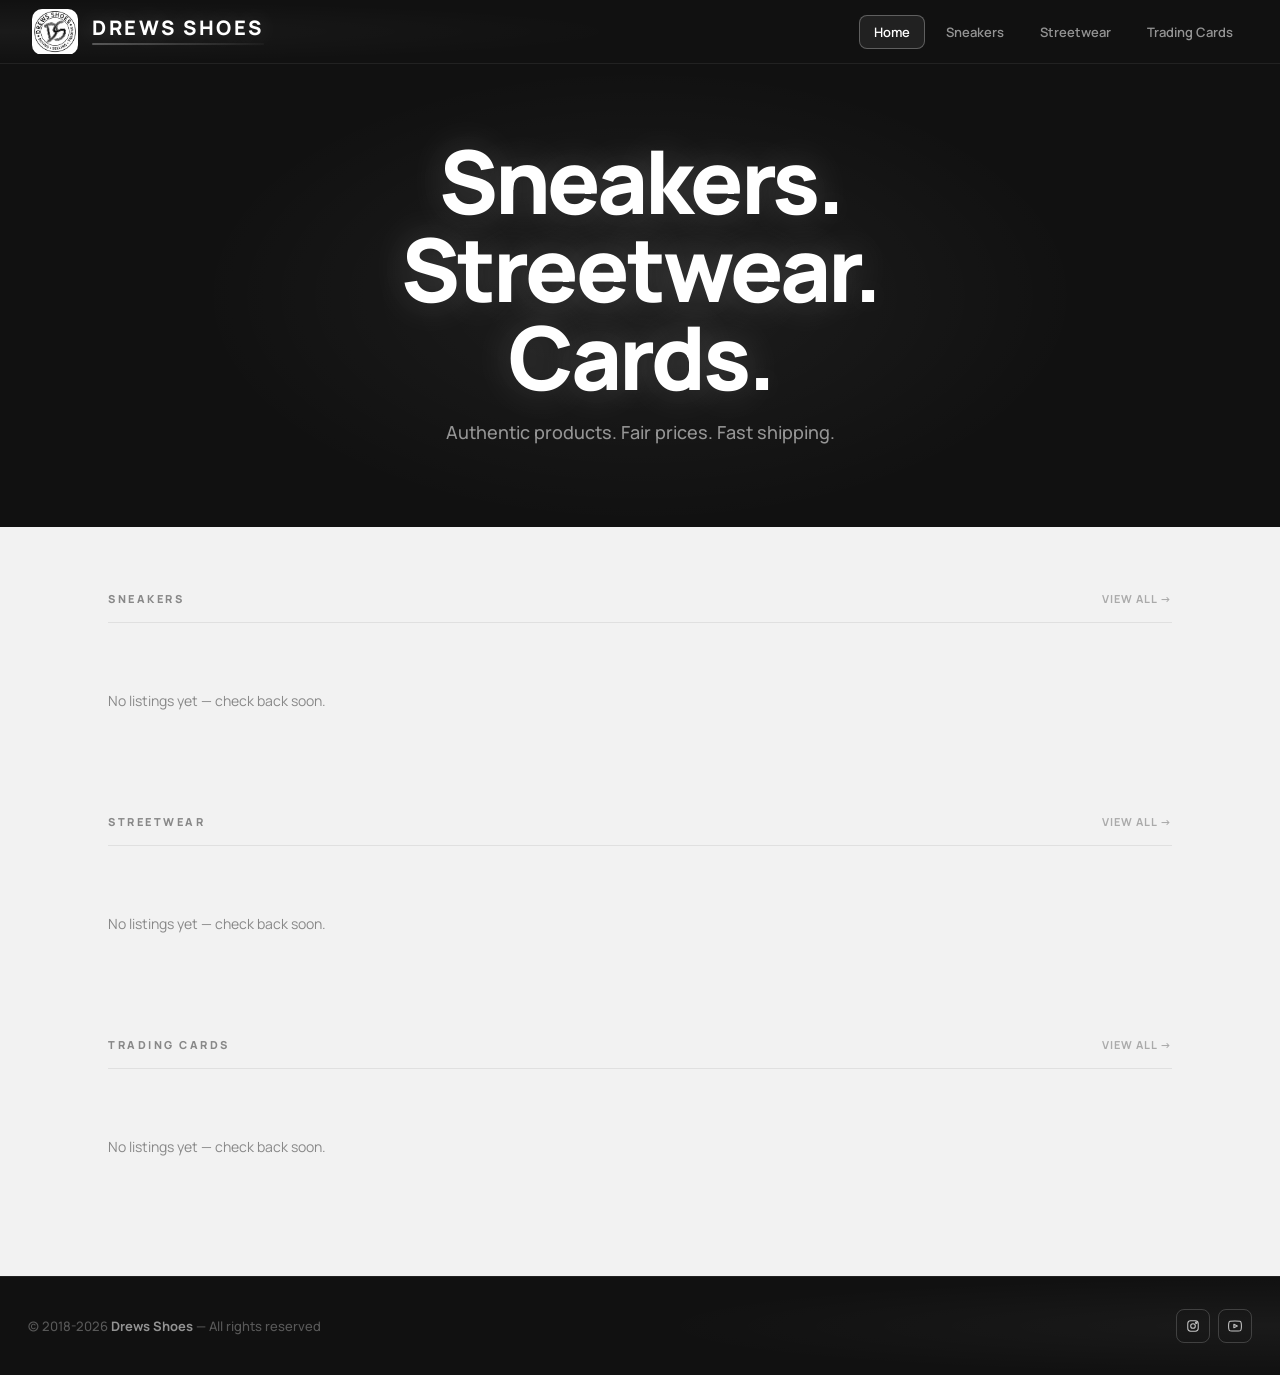
==== commit e328388b: "Add files via upload" ====
--- a/index.html
+++ b/index.html
@@ -42,23 +42,29 @@
 <div class="container-wrapper">
   <div class="container">
 
-    <div class="section-header">
-      <h2>Sneakers</h2>
-      <a href="sneakers.html" class="view-all">View All →</a>
+    <div id="sneakersSection">
+      <div class="section-header">
+        <h2>Sneakers</h2>
+        <a href="sneakers.html" class="view-all">View All →</a>
+      </div>
+      <div class="grid" id="shoeGrid"></div>
     </div>
-    <div class="grid" id="shoeGrid"></div>
 
-    <div class="section-header section-gap">
-      <h2>Streetwear</h2>
-      <a href="streetwear.html" class="view-all">View All →</a>
+    <div id="streetwearSection">
+      <div class="section-header section-gap">
+        <h2>Streetwear</h2>
+        <a href="streetwear.html" class="view-all">View All →</a>
+      </div>
+      <div class="grid" id="streetwearGridHome"></div>
     </div>
-    <div class="grid" id="streetwearGridHome"></div>
 
-    <div class="section-header section-gap">
-      <h2>Trading Cards</h2>
-      <a href="cards.html" class="view-all">View All →</a>
+    <div id="cardsSection">
+      <div class="section-header section-gap">
+        <h2>Trading Cards</h2>
+        <a href="cards.html" class="view-all">View All →</a>
+      </div>
+      <div class="grid" id="cardsGridHome"></div>
     </div>
-    <div class="grid" id="cardsGridHome"></div>
 
   </div>
 </div>
--- a/css/style.css
+++ b/css/style.css
@@ -22,7 +22,7 @@
 
 body {
   font-family: 'Manrope', sans-serif;
-  background: var(--bg);
+  background: #111;
   color: var(--text);
   -webkit-font-smoothing: antialiased;
   -moz-osx-font-smoothing: grayscale;
@@ -34,6 +34,7 @@
 
 .container-wrapper {
   flex: 1;
+  background: var(--bg);
 }
 
 /* =========================
@@ -46,6 +47,13 @@
   background: #111;
   border-bottom: 1px solid rgba(255,255,255,0.07);
   overflow: hidden;
+}
+
+#siteBanner {
+  position: sticky;
+  top: 64px;
+  z-index: 99;
+  width: 100%;
 }
 
 .header::before {
@@ -187,10 +195,6 @@
 }
 
 /* Thin accent line between hero and content */
-.container-wrapper {
-  border-top: 1px solid var(--border);
-  flex: 1;
-}
 
 .section-header {
   display: flex; align-items: center; justify-content: space-between;
@@ -411,7 +415,7 @@
 
 @media (max-width: 480px) {
   /* Brand name smaller on very small screens */
-  .brand-text h1 { font-size: 17px; letter-spacing: 2px; }
+  .brand-text h1 { font-size: 18px; letter-spacing: 2px; }
 
   /* Hero text */
   .hero-content h1 { letter-spacing: -1.5px; }
@@ -497,7 +501,6 @@
 @media (max-width: 640px) {
   .footer { flex-direction: column; gap: 16px; text-align: center; }
 }
-
 
 /* =========================
    PURCHASE MODAL
@@ -687,7 +690,6 @@
 }
 .modal-close:hover { color: rgba(255,255,255,0.6); }
 
-
 /* =========================
    LIGHTBOX
 ========================= */
